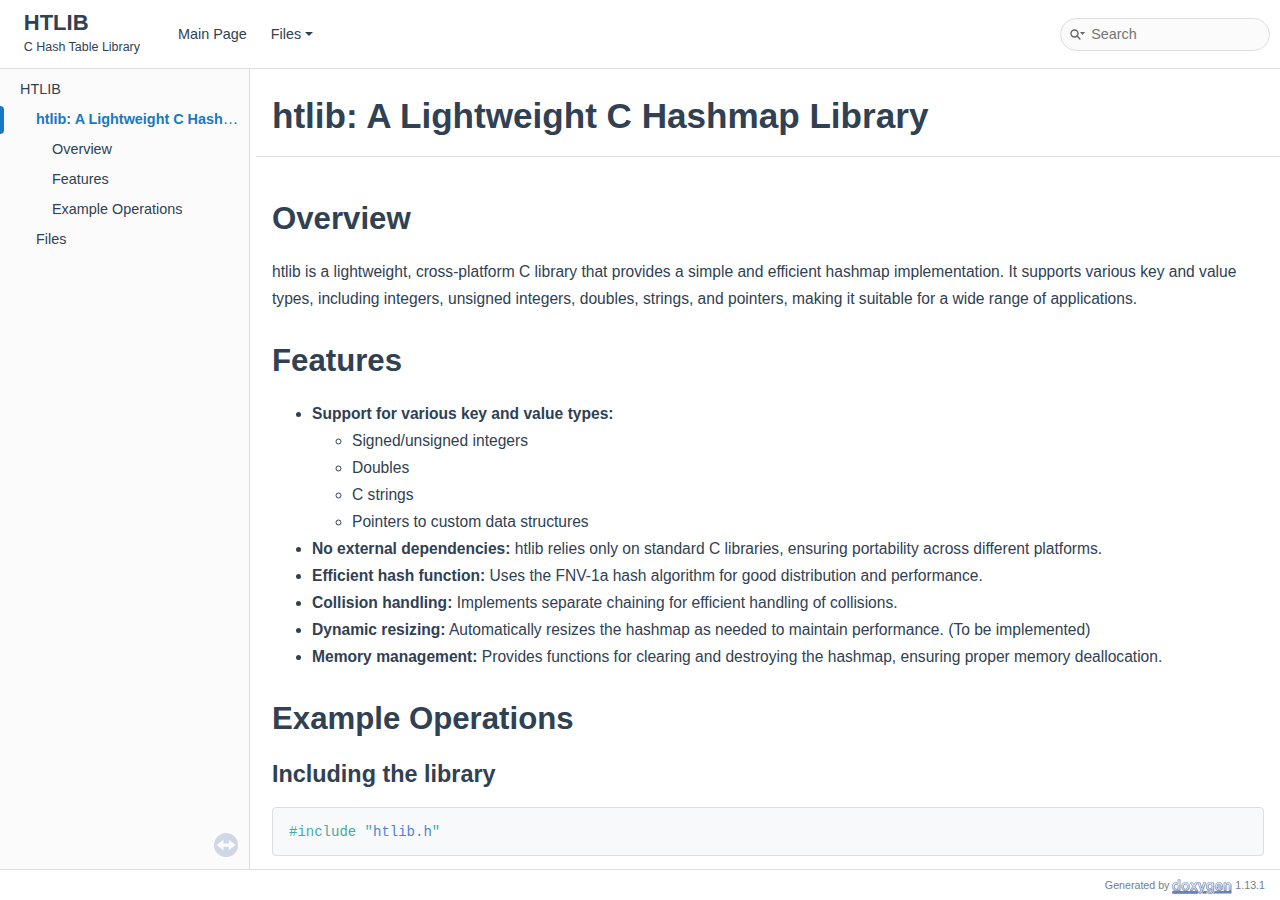
==== docs/index.html @ f9fae81a "Add Doxygen docs." ====
<!DOCTYPE html PUBLIC "-//W3C//DTD XHTML 1.0 Transitional//EN" "https://www.w3.org/TR/xhtml1/DTD/xhtml1-transitional.dtd">
<html xmlns="http://www.w3.org/1999/xhtml" lang="en-US">
<head>
<meta http-equiv="Content-Type" content="text/xhtml;charset=UTF-8"/>
<meta http-equiv="X-UA-Compatible" content="IE=11"/>
<meta name="generator" content="Doxygen 1.13.1"/>
<meta name="viewport" content="width=device-width, initial-scale=1"/>
<title>HTLIB: htlib: A Lightweight C Hashmap Library</title>
<link href="tabs.css" rel="stylesheet" type="text/css"/>
<script type="text/javascript" src="jquery.js"></script>
<script type="text/javascript" src="dynsections.js"></script>
<script type="text/javascript" src="clipboard.js"></script>
<link href="navtree.css" rel="stylesheet" type="text/css"/>
<script type="text/javascript" src="navtreedata.js"></script>
<script type="text/javascript" src="navtree.js"></script>
<script type="text/javascript" src="resize.js"></script>
<script type="text/javascript" src="cookie.js"></script>
<link href="search/search.css" rel="stylesheet" type="text/css"/>
<script type="text/javascript" src="search/searchdata.js"></script>
<script type="text/javascript" src="search/search.js"></script>
<link href="doxygen.css" rel="stylesheet" type="text/css" />
<link href="doxygen-awesome.css" rel="stylesheet" type="text/css"/>
</head>
<body>
<div id="top"><!-- do not remove this div, it is closed by doxygen! -->
<div id="titlearea">
<table cellspacing="0" cellpadding="0">
 <tbody>
 <tr id="projectrow">
  <td id="projectalign">
   <div id="projectname">HTLIB
   </div>
   <div id="projectbrief">C Hash Table Library</div>
  </td>
 </tr>
 </tbody>
</table>
</div>
<!-- end header part -->
<!-- Generated by Doxygen 1.13.1 -->
<script type="text/javascript">
/* @license magnet:?xt=urn:btih:d3d9a9a6595521f9666a5e94cc830dab83b65699&amp;dn=expat.txt MIT */
var searchBox = new SearchBox("searchBox", "search/",'.html');
/* @license-end */
</script>
<script type="text/javascript">
/* @license magnet:?xt=urn:btih:d3d9a9a6595521f9666a5e94cc830dab83b65699&amp;dn=expat.txt MIT */
$(function() { codefold.init(0); });
/* @license-end */
</script>
<script type="text/javascript" src="menudata.js"></script>
<script type="text/javascript" src="menu.js"></script>
<script type="text/javascript">
/* @license magnet:?xt=urn:btih:d3d9a9a6595521f9666a5e94cc830dab83b65699&amp;dn=expat.txt MIT */
$(function() {
  initMenu('',true,false,'search.php','Search',true);
  $(function() { init_search(); });
});
/* @license-end */
</script>
<div id="main-nav"></div>
</div><!-- top -->
<div id="side-nav" class="ui-resizable side-nav-resizable">
  <div id="nav-tree">
    <div id="nav-tree-contents">
      <div id="nav-sync" class="sync"></div>
    </div>
  </div>
  <div id="splitbar" style="-moz-user-select:none;" 
       class="ui-resizable-handle">
  </div>
</div>
<script type="text/javascript">
/* @license magnet:?xt=urn:btih:d3d9a9a6595521f9666a5e94cc830dab83b65699&amp;dn=expat.txt MIT */
$(function(){initNavTree('index.html',''); initResizable(true); });
/* @license-end */
</script>
<div id="doc-content">
<!-- window showing the filter options -->
<div id="MSearchSelectWindow"
     onmouseover="return searchBox.OnSearchSelectShow()"
     onmouseout="return searchBox.OnSearchSelectHide()"
     onkeydown="return searchBox.OnSearchSelectKey(event)">
</div>

<!-- iframe showing the search results (closed by default) -->
<div id="MSearchResultsWindow">
<div id="MSearchResults">
<div class="SRPage">
<div id="SRIndex">
<div id="SRResults"></div>
<div class="SRStatus" id="Loading">Loading...</div>
<div class="SRStatus" id="Searching">Searching...</div>
<div class="SRStatus" id="NoMatches">No Matches</div>
</div>
</div>
</div>
</div>

<div><div class="header">
  <div class="headertitle"><div class="title">htlib: A Lightweight C Hashmap Library </div></div>
</div><!--header-->
<div class="contents">
<div class="textblock"><p><a class="anchor" id="md_docs__src_2index"></a></p>
<h1><a class="anchor" id="autotoc_md1"></a>
Overview</h1>
<p>htlib is a lightweight, cross-platform C library that provides a simple and efficient hashmap implementation. It supports various key and value types, including integers, unsigned integers, doubles, strings, and pointers, making it suitable for a wide range of applications.</p>
<h1><a class="anchor" id="autotoc_md2"></a>
Features</h1>
<ul>
<li><b>Support for various key and value types:</b><ul>
<li>Signed/unsigned integers</li>
<li>Doubles</li>
<li>C strings</li>
<li>Pointers to custom data structures</li>
</ul>
</li>
<li><b>No external dependencies:</b> htlib relies only on standard C libraries, ensuring portability across different platforms.</li>
<li><b>Efficient hash function:</b> Uses the FNV-1a hash algorithm for good distribution and performance.</li>
<li><b>Collision handling:</b> Implements separate chaining for efficient handling of collisions.</li>
<li><b>Dynamic resizing:</b> Automatically resizes the hashmap as needed to maintain performance. (To be implemented)</li>
<li><b>Memory management:</b> Provides functions for clearing and destroying the hashmap, ensuring proper memory deallocation.</li>
</ul>
<h1><a class="anchor" id="autotoc_md3"></a>
Example Operations</h1>
<h2><a class="anchor" id="autotoc_md4"></a>
Including the library</h2>
<div class="fragment"><div class="line"><span class="preprocessor">#include &quot;<a class="code" href="htlib_8h.html">htlib.h</a>&quot;</span></div>
<div class="ttc" id="ahtlib_8h_html"><div class="ttname"><a href="htlib_8h.html">htlib.h</a></div><div class="ttdoc">A simple hashmap library in C.</div></div>
</div><!-- fragment --><h2><a class="anchor" id="autotoc_md5"></a>
Creating a hashmap</h2>
<div class="fragment"><div class="line"><a class="code hl_typedef" href="htlib_8h.html#a92fd8b7e3a424476f8e12a58d9a0fe82">ht_hashmap_t</a> *ht = <a class="code hl_function" href="htlib_8h.html#acc949eadf5994b3a63574939b643c894">ht_new</a>(HT_KEY_TYPE_INT, HT_VALUE_TYPE_STRING, 16);</div>
<div class="ttc" id="ahtlib_8h_html_a92fd8b7e3a424476f8e12a58d9a0fe82"><div class="ttname"><a href="htlib_8h.html#a92fd8b7e3a424476f8e12a58d9a0fe82">ht_hashmap_t</a></div><div class="ttdeci">struct ht_hashmap ht_hashmap_t</div><div class="ttdoc">Opaque type for the hashmap.</div><div class="ttdef"><b>Definition</b> <a href="htlib_8h_source.html#l00059">htlib.h:59</a></div></div>
<div class="ttc" id="ahtlib_8h_html_acc949eadf5994b3a63574939b643c894"><div class="ttname"><a href="htlib_8h.html#acc949eadf5994b3a63574939b643c894">ht_new</a></div><div class="ttdeci">ht_hashmap_t * ht_new(ht_key_type_t key_type, ht_value_type_t value_type, size_t initial_capacity)</div><div class="ttdoc">Creates a new hashmap.</div></div>
</div><!-- fragment --><p>This creates a new hashmap with an initial capacity of 16. The key type is set to <code>HT_KEY_TYPE_INT</code>, and the value type is set to <code>HT_VALUE_TYPE_STRING</code>.</p>
<h2><a class="anchor" id="autotoc_md6"></a>
Inserting key-value pairs</h2>
<div class="fragment"><div class="line"><span class="keywordtype">int</span> key = 1;</div>
<div class="line"><span class="keyword">const</span> <span class="keywordtype">char</span> *value = <span class="stringliteral">&quot;value1&quot;</span>;</div>
<div class="line"><a class="code hl_function" href="htlib_8h.html#aa2cf730e5824e34fbc810088343138fa">ht_insert</a>(ht, &amp;key, value);</div>
<div class="ttc" id="ahtlib_8h_html_aa2cf730e5824e34fbc810088343138fa"><div class="ttname"><a href="htlib_8h.html#aa2cf730e5824e34fbc810088343138fa">ht_insert</a></div><div class="ttdeci">bool ht_insert(ht_hashmap_t *ht, const void *key, const void *value)</div><div class="ttdoc">Inserts a key-value pair into the hashmap.</div></div>
</div><!-- fragment --><h2><a class="anchor" id="autotoc_md7"></a>
Retrieving values</h2>
<div class="fragment"><div class="line"><span class="keywordtype">char</span> retrieved_value[100];</div>
<div class="line"><a class="code hl_function" href="htlib_8h.html#a1be44618ddea9c8ca5760500f31e1d6b">ht_get</a>(ht, &amp;key, retrieved_value);</div>
<div class="ttc" id="ahtlib_8h_html_a1be44618ddea9c8ca5760500f31e1d6b"><div class="ttname"><a href="htlib_8h.html#a1be44618ddea9c8ca5760500f31e1d6b">ht_get</a></div><div class="ttdeci">bool ht_get(ht_hashmap_t *ht, const void *key, void *value_out)</div><div class="ttdoc">Gets the value associated with a key.</div></div>
</div><!-- fragment --><h2><a class="anchor" id="autotoc_md8"></a>
Removing key-value pairs</h2>
<div class="fragment"><div class="line"><a class="code hl_function" href="htlib_8h.html#ae57a7b827c75639608a9bb460990e375">ht_remove</a>(ht, &amp;key);</div>
<div class="ttc" id="ahtlib_8h_html_ae57a7b827c75639608a9bb460990e375"><div class="ttname"><a href="htlib_8h.html#ae57a7b827c75639608a9bb460990e375">ht_remove</a></div><div class="ttdeci">bool ht_remove(ht_hashmap_t *ht, const void *key)</div><div class="ttdoc">Removes a key-value pair from the hashmap.</div></div>
</div><!-- fragment --><h2><a class="anchor" id="autotoc_md9"></a>
Other operations</h2>
<ul>
<li><code>ht_size(ht)</code>: Returns the number of elements in the hashmap.</li>
<li><code>ht_is_empty(ht)</code>: Checks if the hashmap is empty.</li>
<li><code>ht_clear(ht)</code>: Removes all elements from the hashmap.</li>
<li><code>ht_destroy(ht)</code>: Destroys the hashmap and frees the allocated memory. </li>
</ul>
</div></div><!-- PageDoc -->
<a href="doxygen_crawl.html"></a>
</div><!-- contents -->
</div><!-- doc-content -->
<!-- start footer part -->
<div id="nav-path" class="navpath"><!-- id is needed for treeview function! -->
  <ul>
    <li class="footer">Generated by <a href="https://www.doxygen.org/index.html"><img class="footer" src="doxygen.svg" width="104" height="31" alt="doxygen"/></a> 1.13.1 </li>
  </ul>
</div>
</body>
</html>
---- docs/tabs.css ----
.sm{position:relative;z-index:9999}.sm,.sm ul,.sm li{display:block;list-style:none;margin:0;padding:0;line-height:normal;direction:ltr;text-align:left;-webkit-tap-highlight-color:rgba(0,0,0,0)}.sm-rtl,.sm-rtl ul,.sm-rtl li{direction:rtl;text-align:right}.sm>li>h1,.sm>li>h2,.sm>li>h3,.sm>li>h4,.sm>li>h5,.sm>li>h6{margin:0;padding:0}.sm ul{display:none}.sm li,.sm a{position:relative}.sm a{display:block}.sm a.disabled{cursor:not-allowed}.sm:after{content:"\00a0";display:block;height:0;font:0/0 serif;clear:both;visibility:hidden;overflow:hidden}.sm,.sm *,.sm *:before,.sm *:after{-moz-box-sizing:border-box;-webkit-box-sizing:border-box;box-sizing:border-box}.main-menu-btn{position:relative;display:inline-block;width:36px;height:36px;text-indent:36px;margin-left:8px;white-space:nowrap;overflow:hidden;cursor:pointer;-webkit-tap-highlight-color:rgba(0,0,0,0)}.main-menu-btn-icon,.main-menu-btn-icon:before,.main-menu-btn-icon:after{position:absolute;top:50%;left:2px;height:2px;width:24px;background:#364D7C;-webkit-transition:all .25s;transition:all .25s}.main-menu-btn-icon:before{content:'';top:-7px;left:0}.main-menu-btn-icon:after{content:'';top:7px;left:0}#main-menu-state:checked ~ .main-menu-btn .main-menu-btn-icon{height:0}#main-menu-state:checked ~ .main-menu-btn .main-menu-btn-icon:before{top:0;-webkit-transform:rotate(-45deg);transform:rotate(-45deg)}#main-menu-state:checked ~ .main-menu-btn .main-menu-btn-icon:after{top:0;-webkit-transform:rotate(45deg);transform:rotate(45deg)}#main-menu-state{position:absolute;width:1px;height:1px;margin:-1px;border:0;padding:0;overflow:hidden;clip:rect(1px,1px,1px,1px)}#main-menu-state:not(:checked) ~ #main-menu{display:none}#main-menu-state:checked ~ #main-menu{display:block}@media(min-width:768px){.main-menu-btn{position:absolute;top:-99999px}#main-menu-state:not(:checked) ~ #main-menu{display:block}}.sm-dox{background-image:url('tab_b.png')}.sm-dox a,.sm-dox a:focus,.sm-dox a:hover,.sm-dox a:active{padding:0 12px;padding-right:43px;font-family:'Lucida Grande',Geneva,Helvetica,Arial,sans-serif;font-size:13px;font-weight:bold;line-height:36px;text-decoration:none;text-shadow:0px 1px 1px rgba(255, 255, 255, 0.9);color:#283A5D;outline:0}.sm-dox a:hover{background-image:url('tab_a.png');background-repeat:repeat-x;color:white;text-shadow:0px 1px 1px rgba(0, 0, 0, 1.0)}.sm-dox a.current{color:#d23600}.sm-dox a.disabled{color:#bbb}.sm-dox a span.sub-arrow{position:absolute;top:50%;margin-top:-14px;left:auto;right:3px;width:28px;height:28px;overflow:hidden;font:bold 12px/28px monospace !important;text-align:center;text-shadow:none;background:rgba(255, 255, 255, 0.5);-moz-border-radius:5px;-webkit-border-radius:5px;border-radius:5px}.sm-dox a span.sub-arrow:before{display:block;content:'+'}.sm-dox a.highlighted span.sub-arrow:before{display:block;content:'-'}.sm-dox>li:first-child>a,.sm-dox>li:first-child>:not(ul) a{-moz-border-radius:5px 5px 0 0;-webkit-border-radius:5px;border-radius:5px 5px 0 0}.sm-dox>li:last-child>a,.sm-dox>li:last-child>*:not(ul) a,.sm-dox>li:last-child>ul,.sm-dox>li:last-child>ul>li:last-child>a,.sm-dox>li:last-child>ul>li:last-child>*:not(ul) a,.sm-dox>li:last-child>ul>li:last-child>ul,.sm-dox>li:last-child>ul>li:last-child>ul>li:last-child>a,.sm-dox>li:last-child>ul>li:last-child>ul>li:last-child>*:not(ul) a,.sm-dox>li:last-child>ul>li:last-child>ul>li:last-child>ul,.sm-dox>li:last-child>ul>li:last-child>ul>li:last-child>ul>li:last-child>a,.sm-dox>li:last-child>ul>li:last-child>ul>li:last-child>ul>li:last-child>*:not(ul) a,.sm-dox>li:last-child>ul>li:last-child>ul>li:last-child>ul>li:last-child>ul,.sm-dox>li:last-child>ul>li:last-child>ul>li:last-child>ul>li:last-child>ul>li:last-child>a,.sm-dox>li:last-child>ul>li:last-child>ul>li:last-child>ul>li:last-child>ul>li:last-child>*:not(ul) a,.sm-dox>li:last-child>ul>li:last-child>ul>li:last-child>ul>li:last-child>ul>li:last-child>ul{-moz-border-radius:0 0 5px 5px;-webkit-border-radius:0;border-radius:0 0 5px 5px}.sm-dox>li:last-child>a.highlighted,.sm-dox>li:last-child>*:not(ul) a.highlighted,.sm-dox>li:last-child>ul>li:last-child>a.highlighted,.sm-dox>li:last-child>ul>li:last-child>*:not(ul) a.highlighted,.sm-dox>li:last-child>ul>li:last-child>ul>li:last-child>a.highlighted,.sm-dox>li:last-child>ul>li:last-child>ul>li:last-child>*:not(ul) a.highlighted,.sm-dox>li:last-child>ul>li:last-child>ul>li:last-child>ul>li:last-child>a.highlighted,.sm-dox>li:last-child>ul>li:last-child>ul>li:last-child>ul>li:last-child>*:not(ul) a.highlighted,.sm-dox>li:last-child>ul>li:last-child>ul>li:last-child>ul>li:last-child>ul>li:last-child>a.highlighted,.sm-dox>li:last-child>ul>li:last-child>ul>li:last-child>ul>li:last-child>ul>li:last-child>*:not(ul) a.highlighted{-moz-border-radius:0;-webkit-border-radius:0;border-radius:0}.sm-dox ul{background:white}.sm-dox ul a,.sm-dox ul a:focus,.sm-dox ul a:hover,.sm-dox ul a:active{font-size:12px;border-left:8px solid transparent;line-height:36px;text-shadow:none;background-color:white;background-image:none}.sm-dox ul a:hover{background-image:url('tab_a.png');background-repeat:repeat-x;color:white;text-shadow:0 1px 1px black}.sm-dox ul ul a,.sm-dox ul ul a:hover,.sm-dox ul ul a:focus,.sm-dox ul ul a:active{border-left:16px solid transparent}.sm-dox ul ul ul a,.sm-dox ul ul ul a:hover,.sm-dox ul ul ul a:focus,.sm-dox ul ul ul a:active{border-left:24px solid transparent}.sm-dox ul ul ul ul a,.sm-dox ul ul ul ul a:hover,.sm-dox ul ul ul ul a:focus,.sm-dox ul ul ul ul a:active{border-left:32px solid transparent}.sm-dox ul ul ul ul ul a,.sm-dox ul ul ul ul ul a:hover,.sm-dox ul ul ul ul ul a:focus,.sm-dox ul ul ul ul ul a:active{border-left:40px solid transparent}@media(min-width:768px){.sm-dox ul{position:absolute;width:12em}.sm-dox li{float:left}.sm-dox.sm-rtl li{float:right}.sm-dox ul li,.sm-dox.sm-rtl ul li,.sm-dox.sm-vertical li{float:none}.sm-dox a{white-space:nowrap}.sm-dox ul a,.sm-dox.sm-vertical a{white-space:normal}.sm-dox .sm-nowrap>li>a,.sm-dox .sm-nowrap>li>:not(ul) a{white-space:nowrap}.sm-dox{padding:0 10px;background-image:url('tab_b.png');line-height:36px}.sm-dox a span.sub-arrow{top:50%;margin-top:-2px;right:12px;width:0;height:0;border-width:4px;border-style:solid dashed dashed dashed;border-color:#283A5D transparent transparent transparent;background:transparent;-moz-border-radius:0;-webkit-border-radius:0;border-radius:0}.sm-dox a,.sm-dox a:focus,.sm-dox a:active,.sm-dox a:hover,.sm-dox a.highlighted{padding:0 12px;background-image:url('tab_s.png');background-repeat:no-repeat;background-position:right;-moz-border-radius:0 !important;-webkit-border-radius:0;border-radius:0 !important}.sm-dox a:hover{background-image:url('tab_a.png');background-repeat:repeat-x;color:white;text-shadow:0px 1px 1px rgba(0, 0, 0, 1.0)}.sm-dox a:hover span.sub-arrow{border-color:white transparent transparent transparent}.sm-dox a.has-submenu{padding-right:24px}.sm-dox li{border-top:0}.sm-dox>li>ul:before,.sm-dox>li>ul:after{content:'';position:absolute;top:-18px;left:30px;width:0;height:0;overflow:hidden;border-width:9px;border-style:dashed dashed solid dashed;border-color:transparent transparent #bbb transparent}.sm-dox>li>ul:after{top:-16px;left:31px;border-width:8px;border-color:transparent transparent white transparent}.sm-dox ul{border:1px solid #bbb;padding:5px 0;background:white;-moz-border-radius:5px !important;-webkit-border-radius:5px;border-radius:5px !important;-moz-box-shadow:0 5px 9px rgba(0,0,0,0.2);-webkit-box-shadow:0 5px 9px rgba(0,0,0,0.2);box-shadow:0 5px 9px rgba(0,0,0,0.2)}.sm-dox ul a span.sub-arrow{right:8px;top:50%;margin-top:-5px;border-width:5px;border-color:transparent transparent transparent #555555;border-style:dashed dashed dashed solid}.sm-dox ul a,.sm-dox ul a:hover,.sm-dox ul a:focus,.sm-dox ul a:active,.sm-dox ul a.highlighted{color:#555555;background-image:none;border:0 !important}.sm-dox ul a:hover{background-image:url('tab_a.png');background-repeat:repeat-x;color:white;text-shadow:0px 1px 1px rgba(0, 0, 0, 1.0)}.sm-dox ul a:hover span.sub-arrow{border-color:transparent transparent transparent white}.sm-dox span.scroll-up,.sm-dox span.scroll-down{position:absolute;display:none;visibility:hidden;overflow:hidden;background:white;height:36px}.sm-dox span.scroll-up:hover,.sm-dox span.scroll-down:hover{background:#eee}.sm-dox span.scroll-up:hover span.scroll-up-arrow,.sm-dox span.scroll-up:hover span.scroll-down-arrow{border-color:transparent transparent #d23600 transparent}.sm-dox span.scroll-down:hover span.scroll-down-arrow{border-color:#d23600 transparent transparent transparent}.sm-dox span.scroll-up-arrow,.sm-dox span.scroll-down-arrow{position:absolute;top:0;left:50%;margin-left:-6px;width:0;height:0;overflow:hidden;border-width:6px;border-style:dashed dashed solid dashed;border-color:transparent transparent #555555 transparent}.sm-dox span.scroll-down-arrow{top:8px;border-style:solid dashed dashed dashed;border-color:#555555 transparent transparent transparent}.sm-dox.sm-rtl a.has-submenu{padding-right:12px;padding-left:24px}.sm-dox.sm-rtl a span.sub-arrow{right:auto;left:12px}.sm-dox.sm-rtl.sm-vertical a.has-submenu{padding:10px 20px}.sm-dox.sm-rtl.sm-vertical a span.sub-arrow{right:auto;left:8px;border-style:dashed solid dashed dashed;border-color:transparent #555 transparent transparent}.sm-dox.sm-rtl>li>ul:before{left:auto;right:30px}.sm-dox.sm-rtl>li>ul:after{left:auto;right:31px}.sm-dox.sm-rtl ul a.has-submenu{padding:10px 20px !important}.sm-dox.sm-rtl ul a span.sub-arrow{right:auto;left:8px;border-style:dashed solid dashed dashed;border-color:transparent #555 transparent transparent}.sm-dox.sm-vertical{padding:10px 0;-moz-border-radius:5px;-webkit-border-radius:5px;border-radius:5px}.sm-dox.sm-vertical a{padding:10px 20px}.sm-dox.sm-vertical a:hover,.sm-dox.sm-vertical a:focus,.sm-dox.sm-vertical a:active,.sm-dox.sm-vertical a.highlighted{background:#fff}.sm-dox.sm-vertical a.disabled{background-image:url('tab_b.png')}.sm-dox.sm-vertical a span.sub-arrow{right:8px;top:50%;margin-top:-5px;border-width:5px;border-style:dashed dashed dashed solid;border-color:transparent transparent transparent #555}.sm-dox.sm-vertical>li>ul:before,.sm-dox.sm-vertical>li>ul:after{display:none}.sm-dox.sm-vertical ul a{padding:10px 20px}.sm-dox.sm-vertical ul a:hover,.sm-dox.sm-vertical ul a:focus,.sm-dox.sm-vertical ul a:active,.sm-dox.sm-vertical ul a.highlighted{background:#eee}.sm-dox.sm-vertical ul a.disabled{background:white}}
---- docs/navtree.css ----
#nav-tree .children_ul {
  margin:0;
  padding:4px;
}

#nav-tree ul {
  list-style:none outside none;
  margin:0px;
  padding:0px;
}

#nav-tree li {
  white-space:nowrap;
  margin:0px;
  padding:0px;
}

#nav-tree .plus {
  margin:0px;
}

#nav-tree .selected {
  background-image: url('tab_a.png');
  background-repeat:repeat-x;
  color: white;
  text-shadow: 0px 1px 1px rgba(0, 0, 0, 1.0);
}

#nav-tree .selected .arrow {
  color: #9CAFD4;
  text-shadow: none;
}

#nav-tree img {
  margin:0px;
  padding:0px;
  border:0px;
  vertical-align: middle;
}

#nav-tree a {
  text-decoration:none;
  padding:0px;
  margin:0px;
}

#nav-tree .label {
  margin:0px;
  padding:0px;
  font: 12px 'Lucida Grande',Geneva,Helvetica,Arial,sans-serif;
}

#nav-tree .label a {
  padding:2px;
}

#nav-tree .selected a {
  text-decoration:none;
  color:white;
}

#nav-tree .children_ul {
  margin:0px;
  padding:0px;
}

#nav-tree .item {
  margin:0px;
  padding:0px;
}

#nav-tree {
  padding: 0px 0px;
  font-size:14px;
  overflow:auto;
}

#doc-content {
  overflow:auto;
  display:block;
  padding:0px;
  margin:0px;
  -webkit-overflow-scrolling : touch; /* iOS 5+ */
}

#side-nav {
  padding:0 6px 0 0;
  margin: 0px;
  display:block;
  position: absolute;
  left: 0px;
  width: $width;
  overflow : hidden;
}

.ui-resizable .ui-resizable-handle {
  display:block;
}

.ui-resizable-e {
  background-image:url('splitbar.png');
  background-size:100%;
  background-repeat:repeat-y;
  background-attachment: scroll;
  cursor:ew-resize;
  height:100%;
  right:0;
  top:0;
  width:6px;
}

.ui-resizable-handle {
  display:none;
  font-size:0.1px;
  position:absolute;
  z-index:1;
}

#nav-tree-contents {
  margin: 6px 0px 0px 0px;
}

#nav-tree {
  background-repeat:repeat-x;
  background-color: #F9FAFC;
  -webkit-overflow-scrolling : touch; /* iOS 5+ */
}

#nav-sync {
  position:absolute;
  top:5px;
  right:24px;
  z-index:0;
}

#nav-sync img {
  opacity:0.3;
}

#nav-sync img:hover {
  opacity:0.9;
}

@media print
{
  #nav-tree { display: none; }
  div.ui-resizable-handle { display: none; position: relative; }
}
---- docs/search/search.css ----
/*---------------- Search Box positioning */

#main-menu > li:last-child {
    /* This <li> object is the parent of the search bar */
    display: flex;
    justify-content: center;
    align-items: center;
    height: 36px;
    margin-right: 1em;
}

/*---------------- Search box styling */

.SRPage * {
    font-weight: normal;
    line-height: normal;
}

dark-mode-toggle {
    margin-left: 5px;
    display: flex;
    float: right;
}

#MSearchBox {
    display: inline-block;
    white-space : nowrap;
    background: white;
    border-radius: 0.65em;
    box-shadow: inset 0.5px 0.5px 3px 0px #555;
    z-index: 102;
}

#MSearchBox .left {
    display: inline-block;
    vertical-align: middle;
    height: 1.4em;
}

#MSearchSelect {
    display: inline-block;
    vertical-align: middle;
    width: 20px;
    height: 19px;
    background-image: url('mag_sel.svg');
    margin: 0 0 0 0.3em;
    padding: 0;
}

#MSearchSelectExt {
    display: inline-block;
    vertical-align: middle;
    width: 10px;
    height: 19px;
    background-image: url('mag.svg');
    margin: 0 0 0 0.5em;
    padding: 0;
}


#MSearchField {
    display: inline-block;
    vertical-align: middle;
    width: 7.5em;
    height: 19px;
    margin: 0 0.15em;
    padding: 0;
    line-height: 1em;
    border:none;
    color: #909090;
    outline: none;
    font-family: Arial,Verdana,sans-serif;
    -webkit-border-radius: 0px;
    border-radius: 0px;
    background: none;
}

@media(hover: none) {
    /* to avoid zooming on iOS */
    #MSearchField {
        font-size: 16px;
    }
}

#MSearchBox .right {
    display: inline-block;
    vertical-align: middle;
    width: 1.4em;
    height: 1.4em;
}

#MSearchClose {
    display: none;
    font-size: inherit;
    background : none;
    border: none;
    margin: 0;
    padding: 0;
    outline: none;

}

#MSearchCloseImg {
    padding: 0.3em;
    margin: 0;
}

.MSearchBoxActive #MSearchField {
    color: black;
}



/*---------------- Search filter selection */

#MSearchSelectWindow {
    display: none;
    position: absolute;
    left: 0; top: 0;
    border: 1px solid #90A5CE;
    background-color: #F9FAFC;
    z-index: 10001;
    padding-top: 4px;
    padding-bottom: 4px;
    -moz-border-radius: 4px;
    -webkit-border-top-left-radius: 4px;
    -webkit-border-top-right-radius: 4px;
    -webkit-border-bottom-left-radius: 4px;
    -webkit-border-bottom-right-radius: 4px;
    -webkit-box-shadow: 5px 5px 5px rgba(0, 0, 0, 0.15);
}

.SelectItem {
    font: 8pt Arial,Verdana,sans-serif;
    padding-left:  2px;
    padding-right: 12px;
    border: 0px;
}

span.SelectionMark {
    margin-right: 4px;
    font-family: 'JetBrains Mono',Consolas,Monaco,'Andale Mono','Ubuntu Mono',monospace,fixed;
    outline-style: none;
    text-decoration: none;
}

a.SelectItem {
    display: block;
    outline-style: none;
    color: black;
    text-decoration: none;
    padding-left:   6px;
    padding-right: 12px;
}

a.SelectItem:focus,
a.SelectItem:active {
    color: black;
    outline-style: none;
    text-decoration: none;
}

a.SelectItem:hover {
    color: white;
    background-color: #3D578C;
    outline-style: none;
    text-decoration: none;
    cursor: pointer;
    display: block;
}

/*---------------- Search results window */

iframe#MSearchResults {
    /*width: 60ex;*/
    height: 15em;
}

#MSearchResultsWindow {
    display: none;
    position: absolute;
    left: 0; top: 0;
    border: 1px solid black;
    background-color: #EEF1F7;
    z-index:10000;
    width: 300px;
    height: 400px;
    overflow: auto;
}

/* ----------------------------------- */


#SRIndex {
    clear:both; 
}

.SREntry {
    font-size: 10pt;
    padding-left: 1ex;
}

.SRPage .SREntry {
    font-size: 8pt;
    padding: 1px 5px;
}

div.SRPage {
    margin: 5px 2px;
    background-color: #EEF1F7;
}

.SRChildren {
    padding-left: 3ex; padding-bottom: .5em 
}

.SRPage .SRChildren {
    display: none;
}

.SRSymbol {
    font-weight: bold;
    color: #425E97;
    font-family: Arial,Verdana,sans-serif;
    text-decoration: none;
    outline: none;
}

a.SRScope {
    display: block;
    color: #425E97;
    font-family: Arial,Verdana,sans-serif;
    font-size: 8pt;
    text-decoration: none;
    outline: none;
}

a.SRSymbol:focus, a.SRSymbol:active,
a.SRScope:focus, a.SRScope:active {
    text-decoration: underline;
}

span.SRScope {
    padding-left: 4px;
    font-family: Arial,Verdana,sans-serif;
}

.SRPage .SRStatus {
    padding: 2px 5px;
    font-size: 8pt;
    font-style: italic;
    font-family: Arial,Verdana,sans-serif;
}

.SRResult {
    display: none;
}

div.searchresults {
    margin-left: 10px;
    margin-right: 10px;
}

/*---------------- External search page results */

.pages b {
   color: white;
   padding: 5px 5px 3px 5px;
   background-image: url("../tab_a.png");
   background-repeat: repeat-x;
   text-shadow: 0 1px 1px #000000;
}

.pages {
    line-height: 17px;
    margin-left: 4px;
    text-decoration: none;
}

.hl {
    font-weight: bold;
}

#searchresults {
    margin-bottom: 20px;
}

.searchpages {
    margin-top: 10px;
}
---- docs/doxygen.css ----
/* The standard CSS for doxygen 1.13.1*/

body {
    background-color: white;
    color: black;
}

body, table, div, p, dl {
	font-weight: 400;
	font-size: 14px;
	font-family: Roboto,sans-serif;
	line-height: 22px;
}

/* @group Heading Levels */

.title {
	font-family: Roboto,sans-serif;
	line-height: 28px;
	font-size: 150%;
	font-weight: bold;
	margin: 10px 2px;
}

h1.groupheader {
	font-size: 150%;
}

h2.groupheader {
	border-bottom: 1px solid #879ECB;
	color: #354C7B;
	font-size: 150%;
	font-weight: normal;
	margin-top: 1.75em;
	padding-top: 8px;
	padding-bottom: 4px;
	width: 100%;
}

h3.groupheader {
	font-size: 100%;
}

h1, h2, h3, h4, h5, h6 {
	-webkit-transition: text-shadow 0.5s linear;
	-moz-transition: text-shadow 0.5s linear;
	-ms-transition: text-shadow 0.5s linear;
	-o-transition: text-shadow 0.5s linear;
	transition: text-shadow 0.5s linear;
	margin-right: 15px;
}

h1.glow, h2.glow, h3.glow, h4.glow, h5.glow, h6.glow {
	text-shadow: 0 0 15px cyan;
}

dt {
	font-weight: bold;
}

p.startli, p.startdd {
	margin-top: 2px;
}

th p.starttd, th p.intertd, th p.endtd {
        font-size: 100%;
        font-weight: 700;
}

p.starttd {
	margin-top: 0px;
}

p.endli {
	margin-bottom: 0px;
}

p.enddd {
	margin-bottom: 4px;
}

p.endtd {
	margin-bottom: 2px;
}

p.interli {
}

p.interdd {
}

p.intertd {
}

/* @end */

caption {
	font-weight: bold;
}

span.legend {
	font-size: 70%;
	text-align: center;
}

h3.version {
	font-size: 90%;
	text-align: center;
}

div.navtab {
	padding-right: 15px;
	text-align: right;
	line-height: 110%;
}

div.navtab table {
	border-spacing: 0;
}

td.navtab {
	padding-right: 6px;
	padding-left: 6px;
}

td.navtabHL {
	background-image: url('tab_a.png');
	background-repeat:repeat-x;
	padding-right: 6px;
	padding-left: 6px;
}

td.navtabHL a, td.navtabHL a:visited {
	color: white;
	text-shadow: 0px 1px 1px rgba(0, 0, 0, 1.0);
}

a.navtab {
	font-weight: bold;
}

div.qindex{
	text-align: center;
	width: 100%;
	line-height: 140%;
	font-size: 130%;
	color: #A0A0A0;
}

#main-menu a:focus {
	outline: auto;
	z-index: 10;
	position: relative;
}

dt.alphachar{
	font-size: 180%;
	font-weight: bold;
}

.alphachar a{
	color: black;
}

.alphachar a:hover, .alphachar a:visited{
	text-decoration: none;
}

.classindex dl {
	padding: 25px;
	column-count:1
}

.classindex dd {
	display:inline-block;
	margin-left: 50px;
	width: 90%;
	line-height: 1.15em;
}

.classindex dl.even {
	background-color: white;
}

.classindex dl.odd {
	background-color: #F8F9FC;
}

@media(min-width: 1120px) {
	.classindex dl {
		column-count:2
	}
}

@media(min-width: 1320px) {
	.classindex dl {
		column-count:3
	}
}


/* @group Link Styling */

a {
	color: #3D578C;
	font-weight: normal;
	text-decoration: none;
}

.contents a:visited {
	color: #4665A2;
}

a:hover {
	text-decoration: none;
	background:   linear-gradient(to bottom, transparent 0,transparent calc(100% - 1px), currentColor 100%);
}

a:hover > span.arrow {
        text-decoration: none;
        background : #F9FAFC;
}

a.el {
	font-weight: bold;
}

a.elRef {
}

a.code, a.code:visited, a.line, a.line:visited {
	color: #4665A2;
}

a.codeRef, a.codeRef:visited, a.lineRef, a.lineRef:visited {
	color: #4665A2;
}

a.code.hl_class { /* style for links to class names in code snippets */ }
a.code.hl_struct { /* style for links to struct names in code snippets */ }
a.code.hl_union { /* style for links to union names in code snippets */ }
a.code.hl_interface { /* style for links to interface names in code snippets */ }
a.code.hl_protocol { /* style for links to protocol names in code snippets */ }
a.code.hl_category { /* style for links to category names in code snippets */ }
a.code.hl_exception { /* style for links to exception names in code snippets */ }
a.code.hl_service { /* style for links to service names in code snippets */ }
a.code.hl_singleton { /* style for links to singleton names in code snippets */ }
a.code.hl_concept { /* style for links to concept names in code snippets */ }
a.code.hl_namespace { /* style for links to namespace names in code snippets */ }
a.code.hl_package { /* style for links to package names in code snippets */ }
a.code.hl_define { /* style for links to macro names in code snippets */ }
a.code.hl_function { /* style for links to function names in code snippets */ }
a.code.hl_variable { /* style for links to variable names in code snippets */ }
a.code.hl_typedef { /* style for links to typedef names in code snippets */ }
a.code.hl_enumvalue { /* style for links to enum value names in code snippets */ }
a.code.hl_enumeration { /* style for links to enumeration names in code snippets */ }
a.code.hl_signal { /* style for links to Qt signal names in code snippets */ }
a.code.hl_slot { /* style for links to Qt slot names in code snippets */ }
a.code.hl_friend { /* style for links to friend names in code snippets */ }
a.code.hl_dcop { /* style for links to KDE3 DCOP names in code snippets */ }
a.code.hl_property { /* style for links to property names in code snippets */ }
a.code.hl_event { /* style for links to event names in code snippets */ }
a.code.hl_sequence { /* style for links to sequence names in code snippets */ }
a.code.hl_dictionary { /* style for links to dictionary names in code snippets */ }

/* @end */

dl.el {
	margin-left: -1cm;
}

ul.check {
  list-style:none;
  text-indent: -16px;
  padding-left: 38px;
}
li.unchecked:before {
  content: "\2610\A0";
}
li.checked:before {
  content: "\2611\A0";
}

ol {
  text-indent: 0px;
}

ul {
  text-indent: 0px;
  overflow: visible;
}

ul.multicol {
        -moz-column-gap: 1em;
        -webkit-column-gap: 1em;
        column-gap: 1em;
        -moz-column-count: 3;
        -webkit-column-count: 3;
        column-count: 3;
        list-style-type: none;
}

#side-nav ul {
  overflow: visible; /* reset ul rule for scroll bar in GENERATE_TREEVIEW window */
}

#main-nav ul {
  overflow: visible; /* reset ul rule for the navigation bar drop down lists */
}

.fragment {
  text-align: left;
  direction: ltr;
  overflow-x: auto;
  overflow-y: hidden;
  position: relative;
  min-height: 12px;
  margin: 10px 0px;
  padding: 10px 10px;
  border: 1px solid #C4CFE5;
  border-radius: 4px;
  background-color: #FBFCFD;
  color: black;
}

pre.fragment {
  word-wrap: break-word;
  font-size:  10pt;
  line-height: 125%;
  font-family: 'JetBrains Mono',Consolas,Monaco,'Andale Mono','Ubuntu Mono',monospace,fixed;
}

.clipboard {
        width: 24px;
        height: 24px;
        right: 5px;
        top: 5px;
        opacity: 0;
        position: absolute;
        display: inline;
        overflow: auto;
        fill: black;
        justify-content: center;
        align-items: center;
        cursor: pointer;
}

.clipboard.success {
        border: 1px solid black;
        border-radius: 4px;
}

.fragment:hover .clipboard, .clipboard.success {
        opacity: .28;
}

.clipboard:hover, .clipboard.success {
        opacity: 1 !important;
}

.clipboard:active:not([class~=success]) svg {
        transform: scale(.91);
}

.clipboard.success svg {
        fill: #2EC82E;
}

.clipboard.success {
        border-color: #2EC82E;
}

div.line {
	font-family: 'JetBrains Mono',Consolas,Monaco,'Andale Mono','Ubuntu Mono',monospace,fixed;
        font-size: 13px;
	min-height: 13px;
	line-height: 1.2;
	text-wrap: unrestricted;
	white-space: -moz-pre-wrap; /* Moz */
	white-space: -pre-wrap;     /* Opera 4-6 */
	white-space: -o-pre-wrap;   /* Opera 7 */
	white-space: pre-wrap;      /* CSS3  */
	word-wrap: break-word;      /* IE 5.5+ */
	text-indent: -53px;
	padding-left: 53px;
	padding-bottom: 0px;
	margin: 0px;
	-webkit-transition-property: background-color, box-shadow;
	-webkit-transition-duration: 0.5s;
	-moz-transition-property: background-color, box-shadow;
	-moz-transition-duration: 0.5s;
	-ms-transition-property: background-color, box-shadow;
	-ms-transition-duration: 0.5s;
	-o-transition-property: background-color, box-shadow;
	-o-transition-duration: 0.5s;
	transition-property: background-color, box-shadow;
	transition-duration: 0.5s;
}

div.line:after {
    content:"\000A";
    white-space: pre;
}

div.line.glow {
	background-color: cyan;
	box-shadow: 0 0 10px cyan;
}

span.fold {
        margin-left: 5px;
        margin-right: 1px;
        margin-top: 0px;
        margin-bottom: 0px;
        padding: 0px;
	display: inline-block;
	width: 12px;
	height: 12px;
	background-repeat:no-repeat;
        background-position:center;
}

span.lineno {
	padding-right: 4px;
        margin-right: 9px;
	text-align: right;
	border-right: 2px solid #00FF00;
	color: black;
	background-color: #E8E8E8;
        white-space: pre;
}
span.lineno a, span.lineno a:visited {
	color: #4665A2;
	background-color: #D8D8D8;
}

span.lineno a:hover {
	color: #4665A2;
	background-color: #C8C8C8;
}

.lineno {
	-webkit-touch-callout: none;
	-webkit-user-select: none;
	-khtml-user-select: none;
	-moz-user-select: none;
	-ms-user-select: none;
	user-select: none;
}

div.classindex ul {
        list-style: none;
        padding-left: 0;
}

div.classindex span.ai {
        display: inline-block;
}

div.groupHeader {
	margin-left: 16px;
	margin-top: 12px;
	font-weight: bold;
}

div.groupText {
	margin-left: 16px;
	font-style: italic;
}

body {
	color: black;
        margin: 0;
}

div.contents {
	margin-top: 10px;
	margin-left: 12px;
	margin-right: 8px;
}

p.formulaDsp {
	text-align: center;
}

img.dark-mode-visible {
	display: none;
}
img.light-mode-visible {
	display: none;
}

img.formulaInl, img.inline {
	vertical-align: middle;
}

div.center {
	text-align: center;
        margin-top: 0px;
        margin-bottom: 0px;
        padding: 0px;
}

div.center img {
	border: 0px;
}

address.footer {
	text-align: right;
	padding-right: 12px;
}

img.footer {
	border: 0px;
	vertical-align: middle;
	width: 104px;
}

.compoundTemplParams {
	color: #4665A2;
	font-size: 80%;
	line-height: 120%;
}

/* @group Code Colorization */

span.keyword {
	color: #008000;
}

span.keywordtype {
	color: #604020;
}

span.keywordflow {
	color: #E08000;
}

span.comment {
	color: #800000;
}

span.preprocessor {
	color: #806020;
}

span.stringliteral {
	color: #002080;
}

span.charliteral {
	color: #008080;
}

span.xmlcdata {
	color: black;
}

span.vhdldigit { 
	color: #FF00FF;
}

span.vhdlchar { 
	color: #000000;
}

span.vhdlkeyword { 
	color: #700070;
}

span.vhdllogic { 
	color: #FF0000;
}

blockquote {
        background-color: #F7F8FB;
        border-left: 2px solid #9CAFD4;
        margin: 0 24px 0 4px;
        padding: 0 12px 0 16px;
}

/* @end */

td.tiny {
	font-size: 75%;
}

.dirtab {
	padding: 4px;
	border-collapse: collapse;
	border: 1px solid #2D4068;
}

th.dirtab {
	background-color: #374F7F;
	color: #FFFFFF;
	font-weight: bold;
}

hr {
	height: 0px;
	border: none;
	border-top: 1px solid #4A6AAA;
}

hr.footer {
	height: 1px;
}

/* @group Member Descriptions */

table.memberdecls {
	border-spacing: 0px;
	padding: 0px;
}

.memberdecls td, .fieldtable tr {
	-webkit-transition-property: background-color, box-shadow;
	-webkit-transition-duration: 0.5s;
	-moz-transition-property: background-color, box-shadow;
	-moz-transition-duration: 0.5s;
	-ms-transition-property: background-color, box-shadow;
	-ms-transition-duration: 0.5s;
	-o-transition-property: background-color, box-shadow;
	-o-transition-duration: 0.5s;
	transition-property: background-color, box-shadow;
	transition-duration: 0.5s;
}

.memberdecls td.glow, .fieldtable tr.glow {
	background-color: cyan;
	box-shadow: 0 0 15px cyan;
}

.mdescLeft, .mdescRight,
.memItemLeft, .memItemRight,
.memTemplItemLeft, .memTemplItemRight, .memTemplParams {
	background-color: #F9FAFC;
	border: none;
	margin: 4px;
	padding: 1px 0 0 8px;
}

.mdescLeft, .mdescRight {
	padding: 0px 8px 4px 8px;
	color: #555;
}

.memSeparator {
        border-bottom: 1px solid #DEE4F0;
        line-height: 1px;
        margin: 0px;
        padding: 0px;
}

.memItemLeft, .memTemplItemLeft {
        white-space: nowrap;
}

.memItemRight, .memTemplItemRight {
	width: 100%;
}

.memTemplParams {
	color: #4665A2;
        white-space: nowrap;
	font-size: 80%;
}

/* @end */

/* @group Member Details */

/* Styles for detailed member documentation */

.memtitle {
	padding: 8px;
	border-top: 1px solid #A8B8D9;
	border-left: 1px solid #A8B8D9;
	border-right: 1px solid #A8B8D9;
	border-top-right-radius: 4px;
	border-top-left-radius: 4px;
	margin-bottom: -1px;
	background-image: url('nav_f.png');
	background-repeat: repeat-x;
	background-color: #E2E8F2;
	line-height: 1.25;
	font-weight: 300;
	float:left;
}

.permalink
{
        font-size: 65%;
        display: inline-block;
        vertical-align: middle;
}

.memtemplate {
	font-size: 80%;
	color: #4665A2;
	font-weight: normal;
	margin-left: 9px;
}

.mempage {
	width: 100%;
}

.memitem {
	padding: 0;
	margin-bottom: 10px;
	margin-right: 5px;
        -webkit-transition: box-shadow 0.5s linear;
        -moz-transition: box-shadow 0.5s linear;
        -ms-transition: box-shadow 0.5s linear;
        -o-transition: box-shadow 0.5s linear;
        transition: box-shadow 0.5s linear;
        display: table !important;
        width: 100%;
}

.memitem.glow {
         box-shadow: 0 0 15px cyan;
}

.memname {
        font-weight: 400;
        margin-left: 6px;
}

.memname td {
	vertical-align: bottom;
}

.memproto, dl.reflist dt {
        border-top: 1px solid #A8B8D9;
        border-left: 1px solid #A8B8D9;
        border-right: 1px solid #A8B8D9;
        padding: 6px 0px 6px 0px;
        color: #253555;
        font-weight: bold;
        text-shadow: 0px 1px 1px rgba(255, 255, 255, 0.9);
        background-color: #DFE5F1;
        box-shadow: 5px 5px 5px rgba(0, 0, 0, 0.15);
        border-top-right-radius: 4px;
}

.overload {
        font-family: 'JetBrains Mono',Consolas,Monaco,'Andale Mono','Ubuntu Mono',monospace,fixed;
	font-size: 65%;
}

.memdoc, dl.reflist dd {
        border-bottom: 1px solid #A8B8D9;
        border-left: 1px solid #A8B8D9;
        border-right: 1px solid #A8B8D9;
        padding: 6px 10px 2px 10px;
        border-top-width: 0;
        background-image:url('nav_g.png');
        background-repeat:repeat-x;
        background-color: white;
        /* opera specific markup */
        border-bottom-left-radius: 4px;
        border-bottom-right-radius: 4px;
        box-shadow: 5px 5px 5px rgba(0, 0, 0, 0.15);
        /* firefox specific markup */
        -moz-border-radius-bottomleft: 4px;
        -moz-border-radius-bottomright: 4px;
        -moz-box-shadow: rgba(0, 0, 0, 0.15) 5px 5px 5px;
        /* webkit specific markup */
        -webkit-border-bottom-left-radius: 4px;
        -webkit-border-bottom-right-radius: 4px;
        -webkit-box-shadow: 5px 5px 5px rgba(0, 0, 0, 0.15);
}

dl.reflist dt {
        padding: 5px;
}

dl.reflist dd {
        margin: 0px 0px 10px 0px;
        padding: 5px;
}

.paramkey {
	text-align: right;
}

.paramtype {
	white-space: nowrap;
	padding: 0px;
	padding-bottom: 1px;
}

.paramname {
	white-space: nowrap;
        padding: 0px;
        padding-bottom: 1px;
        margin-left: 2px;
}

.paramname em {
	color: #602020;
	font-style: normal;
	margin-right: 1px;
}

.paramname .paramdefval {
	font-family: 'JetBrains Mono',Consolas,Monaco,'Andale Mono','Ubuntu Mono',monospace,fixed;
}

.params, .retval, .exception, .tparams {
        margin-left: 0px;
        padding-left: 0px;
}

.params .paramname, .retval .paramname, .tparams .paramname, .exception .paramname {
        font-weight: bold;
        vertical-align: top;
}

.params .paramtype, .tparams .paramtype {
        font-style: italic;
        vertical-align: top;
}

.params .paramdir, .tparams .paramdir {
        font-family: 'JetBrains Mono',Consolas,Monaco,'Andale Mono','Ubuntu Mono',monospace,fixed;
        vertical-align: top;
}

table.mlabels {
	border-spacing: 0px;
}

td.mlabels-left {
	width: 100%;
	padding: 0px;
}

td.mlabels-right {
	vertical-align: bottom;
	padding: 0px;
	white-space: nowrap;
}

span.mlabels {
        margin-left: 8px;
}

span.mlabel {
        background-color: #728DC1;
        border-top:1px solid #5373B4;
        border-left:1px solid #5373B4;
        border-right:1px solid #C4CFE5;
        border-bottom:1px solid #C4CFE5;
	text-shadow: none;
	color: white;
	margin-right: 4px;
	padding: 2px 3px;
	border-radius: 3px;
	font-size: 7pt;
	white-space: nowrap;
	vertical-align: middle;
}



/* @end */

/* these are for tree view inside a (index) page */

div.directory {
        margin: 10px 0px;
        border-top: 1px solid #9CAFD4;
        border-bottom: 1px solid #9CAFD4;
        width: 100%;
}

.directory table {
        border-collapse:collapse;
}

.directory td {
        margin: 0px;
        padding: 0px;
	vertical-align: top;
}

.directory td.entry {
        white-space: nowrap;
        padding-right: 6px;
	padding-top: 3px;
}

.directory td.entry a {
        outline:none;
}

.directory td.entry a img {
        border: none;
}

.directory td.desc {
        width: 100%;
        padding-left: 6px;
	padding-right: 6px;
	padding-top: 3px;
	border-left: 1px solid rgba(0,0,0,0.05);
}

.directory tr.odd {
	padding-left: 6px;
	background-color: #F8F9FC;
}

.directory tr.even {
	padding-left: 6px;
	background-color: white;
}

.directory img {
	vertical-align: -30%;
}

.directory .levels {
        white-space: nowrap;
        width: 100%;
        text-align: right;
        font-size: 9pt;
}

.directory .levels span {
        cursor: pointer;
        padding-left: 2px;
        padding-right: 2px;
	color: #3D578C;
}

.arrow {
    color: #9CAFD4;
    -webkit-user-select: none;
    -khtml-user-select: none;
    -moz-user-select: none;
    -ms-user-select: none;
    user-select: none;
    cursor: pointer;
    font-size: 80%;
    display: inline-block;
    width: 16px;
    height: 22px;
}

.icon {
    font-family: Arial,Helvetica;
    line-height: normal;
    font-weight: bold;
    font-size: 12px;
    height: 14px;
    width: 16px;
    display: inline-block;
    background-color: #728DC1;
    color: white;
    text-align: center;
    border-radius: 4px;
    margin-left: 2px;
    margin-right: 2px;
}

.icona {
    width: 24px;
    height: 22px;
    display: inline-block;
}

.iconfopen {
    width: 24px;
    height: 18px;
    margin-bottom: 4px;
    background-image:url('folderopen.svg');
    background-repeat: repeat-y;
    vertical-align:top;
    display: inline-block;
}

.iconfclosed {
    width: 24px;
    height: 18px;
    margin-bottom: 4px;
    background-image:url('folderclosed.svg');
    background-repeat: repeat-y;
    vertical-align:top;
    display: inline-block;
}

.icondoc {
    width: 24px;
    height: 18px;
    margin-bottom: 4px;
    background-image:url('doc.svg');
    background-position: 0px -4px;
    background-repeat: repeat-y;
    vertical-align:top;
    display: inline-block;
}

/* @end */

div.dynheader {
        margin-top: 8px;
	-webkit-touch-callout: none;
	-webkit-user-select: none;
	-khtml-user-select: none;
	-moz-user-select: none;
	-ms-user-select: none;
	user-select: none;
}

address {
	font-style: normal;
	color: #2A3D61;
}

table.doxtable caption {
	caption-side: top;
}

table.doxtable {
	border-collapse:collapse;
        margin-top: 4px;
        margin-bottom: 4px;
}

table.doxtable td, table.doxtable th {
	border: 1px solid #2D4068;
	padding: 3px 7px 2px;
}

table.doxtable th {
	background-color: #374F7F;
	color: #FFFFFF;
	font-size: 110%;
	padding-bottom: 4px;
	padding-top: 5px;
}

table.fieldtable {
        margin-bottom: 10px;
        border: 1px solid #A8B8D9;
        border-spacing: 0px;
        border-radius: 4px;
        box-shadow: 2px 2px 2px rgba(0, 0, 0, 0.15);
}

.fieldtable td, .fieldtable th {
        padding: 3px 7px 2px;
}

.fieldtable td.fieldtype, .fieldtable td.fieldname, .fieldtable td.fieldinit {
        white-space: nowrap;
        border-right: 1px solid #A8B8D9;
        border-bottom: 1px solid #A8B8D9;
        vertical-align: top;
}

.fieldtable td.fieldname {
        padding-top: 3px;
}

.fieldtable td.fieldinit {
        padding-top: 3px;
        text-align: right;
}


.fieldtable td.fielddoc {
        border-bottom: 1px solid #A8B8D9;
}

.fieldtable td.fielddoc p:first-child {
        margin-top: 0px;
}

.fieldtable td.fielddoc p:last-child {
        margin-bottom: 2px;
}

.fieldtable tr:last-child td {
        border-bottom: none;
}

.fieldtable th {
        background-image: url('nav_f.png');
        background-repeat:repeat-x;
        background-color: #E2E8F2;
        font-size: 90%;
        color: #253555;
        padding-bottom: 4px;
        padding-top: 5px;
        text-align:left;
        font-weight: 400;
        border-top-left-radius: 4px;
        border-top-right-radius: 4px;
        border-bottom: 1px solid #A8B8D9;
}


.tabsearch {
	top: 0px;
	left: 10px;
	height: 36px;
	background-image: url('tab_b.png');
	z-index: 101;
	overflow: hidden;
	font-size: 13px;
}

.navpath ul
{
	font-size: 11px;
	background-image: url('tab_b.png');
	background-repeat:repeat-x;
	background-position: 0 -5px;
	height:30px;
	line-height:30px;
	color:#283A5D;
	border:solid 1px #C2CDE4;
	overflow:hidden;
	margin:0px;
	padding:0px;
}

.navpath li
{
	list-style-type:none;
	float:left;
	padding-left:10px;
	padding-right:15px;
	background-image:url('bc_s.png');
	background-repeat:no-repeat;
	background-position:right;
	color: #364D7C;
}

.navpath li.navelem a
{
	height:32px;
	display:block;
	outline: none;
	color: #283A5D;
	font-family: 'Lucida Grande',Geneva,Helvetica,Arial,sans-serif;
	text-shadow: 0px 1px 1px rgba(255, 255, 255, 0.9);
	text-decoration: none;
}

.navpath li.navelem a:hover
{
	color: white;
	text-shadow: 0px 1px 1px rgba(0, 0, 0, 1.0);
}

.navpath li.footer
{
        list-style-type:none;
        float:right;
        padding-left:10px;
        padding-right:15px;
        background-image:none;
        background-repeat:no-repeat;
        background-position:right;
        color: #2A3D61;
        font-size: 8pt;
}


div.summary
{
	float: right;
	font-size: 8pt;
	padding-right: 5px;
	width: 50%;
	text-align: right;
}

div.summary a
{
	white-space: nowrap;
}

table.classindex
{
        margin: 10px;
        white-space: nowrap;
        margin-left: 3%;
        margin-right: 3%;
        width: 94%;
        border: 0;
        border-spacing: 0;
        padding: 0;
}

div.ingroups
{
	font-size: 8pt;
	width: 50%;
	text-align: left;
}

div.ingroups a
{
	white-space: nowrap;
}

div.header
{
        background-image: url('nav_h.png');
        background-repeat:repeat-x;
	background-color: #F9FAFC;
	margin:  0px;
	border-bottom: 1px solid #C4CFE5;
}

div.headertitle
{
	padding: 5px 5px 5px 10px;
}

.PageDocRTL-title div.headertitle {
  text-align: right;
  direction: rtl;
}

dl {
        padding: 0 0 0 0;
}

/*

dl.section {
	margin-left: 0px;
	padding-left: 0px;
}

dl.note {
  margin-left: -7px;
  padding-left: 3px;
  border-left: 4px solid;
  border-color: #D0C000;
}

dl.warning, dl.attention, dl.important {
  margin-left: -7px;
  padding-left: 3px;
  border-left: 4px solid;
  border-color: #FF0000;
}

dl.pre, dl.post, dl.invariant {
  margin-left: -7px;
  padding-left: 3px;
  border-left: 4px solid;
  border-color: #00D000;
}

dl.deprecated {
  margin-left: -7px;
  padding-left: 3px;
  border-left: 4px solid;
  border-color: #505050;
}

dl.todo {
  margin-left: -7px;
  padding-left: 3px;
  border-left: 4px solid;
  border-color: #00C0E0;
}

dl.test {
  margin-left: -7px;
  padding-left: 3px;
  border-left: 4px solid;
  border-color: #3030E0;
}

dl.bug {
  margin-left: -7px;
  padding-left: 3px;
  border-left: 4px solid;
  border-color: #C08050;
}

*/

dl.bug dt a, dl.deprecated dt a, dl.todo dt a, dl.test a {
    font-weight: bold !important;
}

dl.warning, dl.attention, dl.important, dl.note, dl.deprecated, dl.bug,
dl.invariant, dl.pre, dl.post, dl.todo, dl.test, dl.remark {
    padding: 10px;
    margin: 10px 0px;
    overflow: hidden;
    margin-left: 0;
    border-radius: 4px;
}

dl.section dd {
    margin-bottom: 2px;
}

dl.warning, dl.attention, dl.important {
    background: #f8d1cc;
    border-left: 8px solid #b61825;
    color: #75070f;
}

dl.warning dt, dl.attention dt, dl.important dt {
    color: #b61825;
}

dl.note, dl.remark {
    background: #faf3d8;
    border-left: 8px solid #f3a600;
    color: #5f4204;
}

dl.note dt, dl.remark dt {
    color: #f3a600;
}

dl.todo {
    background: #e4f3ff;
    border-left: 8px solid #1879C4;
    color: #274a5c;
}

dl.todo dt {
    color: #1879C4;
}

dl.test {
    background: #e8e8ff;
    border-left: 8px solid #3939C4;
    color: #1a1a5c;
}

dl.test dt {
    color: #3939C4;
}

dl.bug dt a {
    color: #5b2bdd !important;
}

dl.bug {
    background: #e4dafd;
    border-left: 8px solid #5b2bdd;
    color: #2a0d72;
}

dl.bug dt a {
    color: #5b2bdd !important;
}

dl.deprecated {
    background: #ecf0f3;
    border-left: 8px solid #5b6269;
    color: #43454a;
}

dl.deprecated dt a {
    color: #5b6269 !important;
}

dl.note dd, dl.warning dd, dl.pre dd, dl.post dd,
dl.remark dd, dl.attention dd, dl.important dd, dl.invariant dd,
dl.bug dd, dl.deprecated dd, dl.todo dd, dl.test dd {
    margin-inline-start: 0px;
}

dl.invariant, dl.pre, dl.post {
    background: #d8f1e3;
    border-left: 8px solid #44b86f;
    color: #265532;
}

dl.invariant dt, dl.pre dt, dl.post dt {
    color: #44b86f;
}


#projectrow
{
	height: 56px;
}

#projectlogo
{
	text-align: center;
	vertical-align: bottom;
	border-collapse: separate;
}

#projectlogo img
{
	border: 0px none;
}

#projectalign
{
        vertical-align: middle;
        padding-left: 0.5em;
}

#projectname
{
	font-size: 200%;
	font-family: Tahoma,Arial,sans-serif;
	margin: 0px;
	padding: 2px 0px;
}

#side-nav #projectname
{
	font-size: 130%;
}

#projectbrief
{
	font-size: 90%;
        font-family: Tahoma,Arial,sans-serif;
	margin: 0px;
	padding: 0px;
}

#projectnumber
{
	font-size: 50%;
	font-family: 50% Tahoma,Arial,sans-serif;
	margin: 0px;
	padding: 0px;
}

#titlearea
{
	padding: 0px;
	margin: 0px;
	width: 100%;
	border-bottom: 1px solid #5373B4;
	background-color: white;
}

.image
{
        text-align: center;
}

.dotgraph
{
        text-align: center;
}

.mscgraph
{
        text-align: center;
}

.plantumlgraph
{
        text-align: center;
}

.diagraph
{
        text-align: center;
}

.caption
{
	font-weight: bold;
}

dl.citelist {
        margin-bottom:50px;
}

dl.citelist dt {
        color:#334975;
        float:left;
        font-weight:bold;
        margin-right:10px;
        padding:5px;
        text-align:right;
        width:52px;
}

dl.citelist dd {
        margin:2px 0 2px 72px;
        padding:5px 0;
}

div.toc {
        padding: 14px 25px;
        background-color: #F4F6FA;
        border: 1px solid #D8DFEE;
        border-radius: 7px 7px 7px 7px;
        float: right;
        height: auto;
        margin: 0 8px 10px 10px;
        width: 200px;
}

div.toc li {
        background: url("data:image/svg+xml;utf8,<svg xmlns='http://www.w3.org/2000/svg' version='1.1' height='10px' width='5px' fill='grey'><text x='0' y='5' font-size='10'>&%238595;</text></svg>") no-repeat scroll 0 5px transparent;
        font: 10px/1.2 Verdana,'DejaVu Sans',Geneva,sans-serif;
        margin-top: 5px;
        padding-left: 10px;
        padding-top: 2px;
}

div.toc h3 {
        font: bold 12px/1.2 Verdana,'DejaVu Sans',Geneva,sans-serif;
	color: #4665A2;
        border-bottom: 0 none;
        margin: 0;
}

div.toc ul {
        list-style: none outside none;
        border: medium none;
        padding: 0px;
}

div.toc li[class^='level'] {
        margin-left: 15px;
}

div.toc li.level1 {
        margin-left: 0px;
}

div.toc li.empty {
        background-image: none;
        margin-top: 0px;
}

span.emoji {
        /* font family used at the site: https://unicode.org/emoji/charts/full-emoji-list.html
         * font-family: "Noto Color Emoji", "Apple Color Emoji", "Segoe UI Emoji", Times, Symbola, Aegyptus, Code2000, Code2001, Code2002, Musica, serif, LastResort;
         */
}

span.obfuscator {
  display: none;
}

.inherit_header {
        font-weight: bold;
        color: gray;
        cursor: pointer;
	-webkit-touch-callout: none;
	-webkit-user-select: none;
	-khtml-user-select: none;
	-moz-user-select: none;
	-ms-user-select: none;
	user-select: none;
}

.inherit_header td {
        padding: 6px 0px 2px 5px;
}

.inherit {
        display: none;
}

tr.heading h2 {
        margin-top: 12px;
        margin-bottom: 4px;
}

/* tooltip related style info */

.ttc {
        position: absolute;
        display: none;
}

#powerTip {
	cursor: default;
	/*white-space: nowrap;*/
        color: black;
	background-color: white;
	border: 1px solid gray;
	border-radius: 4px 4px 4px 4px;
	box-shadow: 1px 1px 7px gray;
	display: none;
	font-size: smaller;
	max-width: 80%;
	opacity: 0.9;
	padding: 1ex 1em 1em;
	position: absolute;
	z-index: 2147483647;
}

#powerTip div.ttdoc {
        color: grey;
	font-style: italic;
}

#powerTip div.ttname a {
        font-weight: bold;
}

#powerTip a {
	color: #4665A2;
}

#powerTip div.ttname {
        font-weight: bold;
}

#powerTip div.ttdeci {
        color: #006318;
}

#powerTip div {
        margin: 0px;
        padding: 0px;
        font-size: 12px;
       	font-family: Roboto,sans-serif;
	line-height: 16px;
}

#powerTip:before, #powerTip:after {
	content: "";
	position: absolute;
	margin: 0px;
}

#powerTip.n:after,  #powerTip.n:before,
#powerTip.s:after,  #powerTip.s:before,
#powerTip.w:after,  #powerTip.w:before,
#powerTip.e:after,  #powerTip.e:before,
#powerTip.ne:after, #powerTip.ne:before,
#powerTip.se:after, #powerTip.se:before,
#powerTip.nw:after, #powerTip.nw:before,
#powerTip.sw:after, #powerTip.sw:before {
	border: solid transparent;
	content: " ";
	height: 0;
	width: 0;
	position: absolute;
}

#powerTip.n:after,  #powerTip.s:after,
#powerTip.w:after,  #powerTip.e:after,
#powerTip.nw:after, #powerTip.ne:after,
#powerTip.sw:after, #powerTip.se:after {
	border-color: rgba(255, 255, 255, 0);
}

#powerTip.n:before,  #powerTip.s:before,
#powerTip.w:before,  #powerTip.e:before,
#powerTip.nw:before, #powerTip.ne:before,
#powerTip.sw:before, #powerTip.se:before {
	border-color: rgba(128, 128, 128, 0);
}

#powerTip.n:after,  #powerTip.n:before,
#powerTip.ne:after, #powerTip.ne:before,
#powerTip.nw:after, #powerTip.nw:before {
	top: 100%;
}

#powerTip.n:after, #powerTip.ne:after, #powerTip.nw:after {
	border-top-color: white;
	border-width: 10px;
	margin: 0px -10px;
}
#powerTip.n:before, #powerTip.ne:before, #powerTip.nw:before {
	border-top-color: gray;
	border-width: 11px;
	margin: 0px -11px;
}
#powerTip.n:after, #powerTip.n:before {
	left: 50%;
}

#powerTip.nw:after, #powerTip.nw:before {
	right: 14px;
}

#powerTip.ne:after, #powerTip.ne:before {
	left: 14px;
}

#powerTip.s:after,  #powerTip.s:before,
#powerTip.se:after, #powerTip.se:before,
#powerTip.sw:after, #powerTip.sw:before {
	bottom: 100%;
}

#powerTip.s:after, #powerTip.se:after, #powerTip.sw:after {
	border-bottom-color: white;
	border-width: 10px;
	margin: 0px -10px;
}

#powerTip.s:before, #powerTip.se:before, #powerTip.sw:before {
	border-bottom-color: gray;
	border-width: 11px;
	margin: 0px -11px;
}

#powerTip.s:after, #powerTip.s:before {
	left: 50%;
}

#powerTip.sw:after, #powerTip.sw:before {
	right: 14px;
}

#powerTip.se:after, #powerTip.se:before {
	left: 14px;
}

#powerTip.e:after, #powerTip.e:before {
	left: 100%;
}
#powerTip.e:after {
	border-left-color: gray;
	border-width: 10px;
	top: 50%;
	margin-top: -10px;
}
#powerTip.e:before {
	border-left-color: gray;
	border-width: 11px;
	top: 50%;
	margin-top: -11px;
}

#powerTip.w:after, #powerTip.w:before {
	right: 100%;
}
#powerTip.w:after {
	border-right-color: gray;
	border-width: 10px;
	top: 50%;
	margin-top: -10px;
}
#powerTip.w:before {
	border-right-color: gray;
	border-width: 11px;
	top: 50%;
	margin-top: -11px;
}

@media print
{
  #top { display: none; }
  #side-nav { display: none; }
  #nav-path { display: none; }
  body { overflow:visible; }
  h1, h2, h3, h4, h5, h6 { page-break-after: avoid; }
  .summary { display: none; }
  .memitem { page-break-inside: avoid; }
  #doc-content
  {
    margin-left:0 !important;
    height:auto !important;
    width:auto !important;
    overflow:inherit;
    display:inline;
  }
}

/* @group Markdown */

table.markdownTable {
	border-collapse:collapse;
        margin-top: 4px;
        margin-bottom: 4px;
}

table.markdownTable td, table.markdownTable th {
	border: 1px solid #2D4068;
	padding: 3px 7px 2px;
}

table.markdownTable tr {
}

th.markdownTableHeadLeft, th.markdownTableHeadRight, th.markdownTableHeadCenter, th.markdownTableHeadNone {
	background-color: #374F7F;
	color: #FFFFFF;
	font-size: 110%;
	padding-bottom: 4px;
	padding-top: 5px;
}

th.markdownTableHeadLeft, td.markdownTableBodyLeft {
	text-align: left
}

th.markdownTableHeadRight, td.markdownTableBodyRight {
	text-align: right
}

th.markdownTableHeadCenter, td.markdownTableBodyCenter {
	text-align: center
}

tt, code, kbd
{
  display: inline-block;
}
tt, code, kbd
{
  vertical-align: top;
}
/* @end */

u {
	text-decoration: underline;
}

details>summary {
  list-style-type: none;
}

details > summary::-webkit-details-marker {
    display: none;
}

details>summary::before {
    content: "\25ba";
    padding-right:4px;
    font-size: 80%;
}

details[open]>summary::before {
    content: "\25bc";
    padding-right:4px;
    font-size: 80%;
}
---- docs/doxygen-awesome.css ----
/**

Doxygen Awesome
https://github.com/jothepro/doxygen-awesome-css

MIT License

Copyright (c) 2021 - 2023 jothepro

Permission is hereby granted, free of charge, to any person obtaining a copy
of this software and associated documentation files (the "Software"), to deal
in the Software without restriction, including without limitation the rights
to use, copy, modify, merge, publish, distribute, sublicense, and/or sell
copies of the Software, and to permit persons to whom the Software is
furnished to do so, subject to the following conditions:

The above copyright notice and this permission notice shall be included in all
copies or substantial portions of the Software.

THE SOFTWARE IS PROVIDED "AS IS", WITHOUT WARRANTY OF ANY KIND, EXPRESS OR
IMPLIED, INCLUDING BUT NOT LIMITED TO THE WARRANTIES OF MERCHANTABILITY,
FITNESS FOR A PARTICULAR PURPOSE AND NONINFRINGEMENT. IN NO EVENT SHALL THE
AUTHORS OR COPYRIGHT HOLDERS BE LIABLE FOR ANY CLAIM, DAMAGES OR OTHER
LIABILITY, WHETHER IN AN ACTION OF CONTRACT, TORT OR OTHERWISE, ARISING FROM,
OUT OF OR IN CONNECTION WITH THE SOFTWARE OR THE USE OR OTHER DEALINGS IN THE
SOFTWARE.

*/

html {
  /* primary theme color. This will affect the entire websites color scheme: links, arrows, labels, ... */
  --primary-color: #1779c4;
  --primary-dark-color: #335c80;
  --primary-light-color: #70b1e9;

  /* page base colors */
  --page-background-color: #ffffff;
  --page-foreground-color: #2f4153;
  --page-secondary-foreground-color: #6f7e8e;

  /* color for all separators on the website: hr, borders, ... */
  --separator-color: #dedede;

  /* border radius for all rounded components. Will affect many components, like dropdowns, memitems, codeblocks, ... */
  --border-radius-large: 8px;
  --border-radius-small: 4px;
  --border-radius-medium: 6px;

  /* default spacings. Most components reference these values for spacing, to provide uniform spacing on the page. */
  --spacing-small: 5px;
  --spacing-medium: 10px;
  --spacing-large: 16px;

  /* default box shadow used for raising an element above the normal content. Used in dropdowns, search result, ... */
  --box-shadow: 0 2px 8px 0 rgba(0,0,0,.075);

  --odd-color: rgba(0,0,0,.028);

  /* font-families. will affect all text on the website
   * font-family: the normal font for text, headlines, menus
   * font-family-monospace: used for preformatted text in memtitle, code, fragments
   */
  --font-family: -apple-system,BlinkMacSystemFont,Segoe UI,Roboto,Oxygen,Ubuntu,Cantarell,Fira Sans,Droid Sans,Helvetica Neue,sans-serif;
  --font-family-monospace: ui-monospace,SFMono-Regular,SF Mono,Menlo,Consolas,Liberation Mono,monospace;

  /* font sizes */
  --page-font-size: 15.6px;
  --navigation-font-size: 14.4px;
  --toc-font-size: 13.4px;
  --code-font-size: 14px; /* affects code, fragment */
  --title-font-size: 22px;

  /* content text properties. These only affect the page content, not the navigation or any other ui elements */
  --content-line-height: 27px;
  /* The content is centered and constraint in it's width. To make the content fill the whole page, set the variable to auto.*/
  --content-maxwidth: 1050px;
  --table-line-height: 24px;
  --toc-sticky-top: var(--spacing-medium);
  --toc-width: 200px;
  --toc-max-height: calc(100vh - 2 * var(--spacing-medium) - 85px);

  /* colors for various content boxes: @warning, @note, @deprecated @bug */
  --warning-color: #faf3d8;
  --warning-color-dark: #f3a600;
  --warning-color-darker: #5f4204;
  --note-color: #e4f3ff;
  --note-color-dark: #1879C4;
  --note-color-darker: #274a5c;
  --todo-color: #e4dafd;
  --todo-color-dark: #5b2bdd;
  --todo-color-darker: #2a0d72;
  --deprecated-color: #ecf0f3;
  --deprecated-color-dark: #5b6269;
  --deprecated-color-darker: #43454a;
  --bug-color: #f8d1cc;
  --bug-color-dark: #b61825;
  --bug-color-darker: #75070f;
  --invariant-color: #d8f1e3;
  --invariant-color-dark: #44b86f;
  --invariant-color-darker: #265532;

  /* blockquote colors */
  --blockquote-background: #f8f9fa;
  --blockquote-foreground: #636568;

  /* table colors */
  --tablehead-background: #f1f1f1;
  --tablehead-foreground: var(--page-foreground-color);

  /* menu-display: block | none
   * Visibility of the top navigation on screens >= 768px. On smaller screen the menu is always visible.
   * `GENERATE_TREEVIEW` MUST be enabled!
   */
  --menu-display: block;

  --menu-focus-foreground: var(--page-background-color);
  --menu-focus-background: var(--primary-color);
  --menu-selected-background: rgba(0,0,0,.05);


  --header-background: var(--page-background-color);
  --header-foreground: var(--page-foreground-color);

  /* searchbar colors */
  --searchbar-background: var(--side-nav-background);
  --searchbar-foreground: var(--page-foreground-color);

  /* searchbar size
   * (`searchbar-width` is only applied on screens >= 768px.
   * on smaller screens the searchbar will always fill the entire screen width) */
  --searchbar-height: 33px;
  --searchbar-width: 210px;
  --searchbar-border-radius: var(--searchbar-height);

  /* code block colors */
  --code-background: #f5f5f5;
  --code-foreground: var(--page-foreground-color);

  /* fragment colors */
  --fragment-background: #F8F9FA;
  --fragment-foreground: #37474F;
  --fragment-keyword: #bb6bb2;
  --fragment-keywordtype: #8258b3;
  --fragment-keywordflow: #d67c3b;
  --fragment-token: #438a59;
  --fragment-comment: #969696;
  --fragment-link: #5383d6;
  --fragment-preprocessor: #46aaa5;
  --fragment-linenumber-color: #797979;
  --fragment-linenumber-background: #f4f4f5;
  --fragment-linenumber-border: #e3e5e7;
  --fragment-lineheight: 20px;

  /* sidebar navigation (treeview) colors */
  --side-nav-background: #fbfbfb;
  --side-nav-foreground: var(--page-foreground-color);
  --side-nav-arrow-opacity: 0;
  --side-nav-arrow-hover-opacity: 0.9;

  --toc-background: var(--side-nav-background);
  --toc-foreground: var(--side-nav-foreground);

  /* height of an item in any tree / collapsible table */
  --tree-item-height: 30px;

  --memname-font-size: var(--code-font-size);
  --memtitle-font-size: 18px;

  --webkit-scrollbar-size: 7px;
  --webkit-scrollbar-padding: 4px;
  --webkit-scrollbar-color: var(--separator-color);

  --animation-duration: .12s
}

@media screen and (max-width: 767px) {
  html {
      --page-font-size: 16px;
      --navigation-font-size: 16px;
      --toc-font-size: 15px;
      --code-font-size: 15px; /* affects code, fragment */
      --title-font-size: 22px;
  }
}

@media (prefers-color-scheme: dark) {
  html:not(.light-mode) {
      color-scheme: dark;

      --primary-color: #1982d2;
      --primary-dark-color: #86a9c4;
      --primary-light-color: #4779ac;

      --box-shadow: 0 2px 8px 0 rgba(0,0,0,.35);

      --odd-color: rgba(100,100,100,.06);

      --menu-selected-background: rgba(0,0,0,.4);

      --page-background-color: #1C1D1F;
      --page-foreground-color: #d2dbde;
      --page-secondary-foreground-color: #859399;
      --separator-color: #38393b;
      --side-nav-background: #252628;

      --code-background: #2a2c2f;

      --tablehead-background: #2a2c2f;
  
      --blockquote-background: #222325;
      --blockquote-foreground: #7e8c92;

      --warning-color: #3b2e04;
      --warning-color-dark: #f1b602;
      --warning-color-darker: #ceb670;
      --note-color: #163750;
      --note-color-dark: #1982D2;
      --note-color-darker: #dcf0fa;
      --todo-color: #2a2536;
      --todo-color-dark: #7661b3;
      --todo-color-darker: #ae9ed6;
      --deprecated-color: #2e323b;
      --deprecated-color-dark: #738396;
      --deprecated-color-darker: #abb0bd;
      --bug-color: #2e1917;
      --bug-color-dark: #ad2617;
      --bug-color-darker: #f5b1aa;
      --invariant-color: #303a35;
      --invariant-color-dark: #76ce96;
      --invariant-color-darker: #cceed5;

      --fragment-background: #282c34;
      --fragment-foreground: #dbe4eb;
      --fragment-keyword: #cc99cd;
      --fragment-keywordtype: #ab99cd;
      --fragment-keywordflow: #e08000;
      --fragment-token: #7ec699;
      --fragment-comment: #999999;
      --fragment-link: #98c0e3;
      --fragment-preprocessor: #65cabe;
      --fragment-linenumber-color: #cccccc;
      --fragment-linenumber-background: #35393c;
      --fragment-linenumber-border: #1f1f1f;
  }
}

/* dark mode variables are defined twice, to support both the dark-mode without and with doxygen-awesome-darkmode-toggle.js */
html.dark-mode {
  color-scheme: dark;

  --primary-color: #1982d2;
  --primary-dark-color: #86a9c4;
  --primary-light-color: #4779ac;

  --box-shadow: 0 2px 8px 0 rgba(0,0,0,.30);

  --odd-color: rgba(100,100,100,.06);

  --menu-selected-background: rgba(0,0,0,.4);

  --page-background-color: #1C1D1F;
  --page-foreground-color: #d2dbde;
  --page-secondary-foreground-color: #859399;
  --separator-color: #38393b;
  --side-nav-background: #252628;

  --code-background: #2a2c2f;

  --tablehead-background: #2a2c2f;

  --blockquote-background: #222325;
  --blockquote-foreground: #7e8c92;

  --warning-color: #3b2e04;
  --warning-color-dark: #f1b602;
  --warning-color-darker: #ceb670;
  --note-color: #163750;
  --note-color-dark: #1982D2;
  --note-color-darker: #dcf0fa;
  --todo-color: #2a2536;
  --todo-color-dark: #7661b3;
  --todo-color-darker: #ae9ed6;
  --deprecated-color: #2e323b;
  --deprecated-color-dark: #738396;
  --deprecated-color-darker: #abb0bd;
  --bug-color: #2e1917;
  --bug-color-dark: #ad2617;
  --bug-color-darker: #f5b1aa;
  --invariant-color: #303a35;
  --invariant-color-dark: #76ce96;
  --invariant-color-darker: #cceed5;

  --fragment-background: #282c34;
  --fragment-foreground: #dbe4eb;
  --fragment-keyword: #cc99cd;
  --fragment-keywordtype: #ab99cd;
  --fragment-keywordflow: #e08000;
  --fragment-token: #7ec699;
  --fragment-comment: #999999;
  --fragment-link: #98c0e3;
  --fragment-preprocessor: #65cabe;
  --fragment-linenumber-color: #cccccc;
  --fragment-linenumber-background: #35393c;
  --fragment-linenumber-border: #1f1f1f;
}

body {
  color: var(--page-foreground-color);
  background-color: var(--page-background-color);
  font-size: var(--page-font-size);
}

body, table, div, p, dl, #nav-tree .label, .title,
.sm-dox a, .sm-dox a:hover, .sm-dox a:focus, #projectname,
.SelectItem, #MSearchField, .navpath li.navelem a,
.navpath li.navelem a:hover, p.reference, p.definition, div.toc li, div.toc h3 {
  font-family: var(--font-family);
}

h1, h2, h3, h4, h5 {
  margin-top: 1em;
  font-weight: 600;
  line-height: initial;
}

p, div, table, dl, p.reference, p.definition {
  font-size: var(--page-font-size);
}

p.reference, p.definition {
  color: var(--page-secondary-foreground-color);
}

a:link, a:visited, a:hover, a:focus, a:active {
  color: var(--primary-color) !important;
  font-weight: 500;
  background: none;
}

a.anchor {
  scroll-margin-top: var(--spacing-large);
  display: block;
}

/*
Title and top navigation
*/

#top {
  background: var(--header-background);
  border-bottom: 1px solid var(--separator-color);
}

@media screen and (min-width: 768px) {
  #top {
      display: flex;
      flex-wrap: wrap;
      justify-content: space-between;
      align-items: center;
  }
}

#main-nav {
  flex-grow: 5;
  padding: var(--spacing-small) var(--spacing-medium);
}

#titlearea {
  width: auto;
  padding: var(--spacing-medium) var(--spacing-large);
  background: none;
  color: var(--header-foreground);
  border-bottom: none;
}

@media screen and (max-width: 767px) {
  #titlearea {
      padding-bottom: var(--spacing-small);
  }
}

#titlearea table tbody tr {
  height: auto !important;
}

#projectname {
  font-size: var(--title-font-size);
  font-weight: 600;
}

#projectnumber {
  font-family: inherit;
  font-size: 60%;
}

#projectbrief {
  font-family: inherit;
  font-size: 80%;
}

#projectlogo {
  vertical-align: middle;
}

#projectlogo img {
  max-height: calc(var(--title-font-size) * 2);
  margin-right: var(--spacing-small);
}

.sm-dox, .tabs, .tabs2, .tabs3 {
  background: none;
  padding: 0;
}

.tabs, .tabs2, .tabs3 {
  border-bottom: 1px solid var(--separator-color);
  margin-bottom: -1px;
}

.main-menu-btn-icon, .main-menu-btn-icon:before, .main-menu-btn-icon:after {
  background: var(--page-secondary-foreground-color);
}

@media screen and (max-width: 767px) {
  .sm-dox a span.sub-arrow {
      background: var(--code-background);
  }

  #main-menu a.has-submenu span.sub-arrow {
      color: var(--page-secondary-foreground-color);
      border-radius: var(--border-radius-medium);
  }

  #main-menu a.has-submenu:hover span.sub-arrow {
      color: var(--page-foreground-color);
  }
}

@media screen and (min-width: 768px) {
  .sm-dox li, .tablist li {
      display: var(--menu-display);
  }

  .sm-dox a span.sub-arrow {
      border-color: var(--header-foreground) transparent transparent transparent;
  }

  .sm-dox a:hover span.sub-arrow {
      border-color: var(--menu-focus-foreground) transparent transparent transparent;
  }

  .sm-dox ul a span.sub-arrow {
      border-color: transparent transparent transparent var(--page-foreground-color);
  }

  .sm-dox ul a:hover span.sub-arrow {
      border-color: transparent transparent transparent var(--menu-focus-foreground);
  }
}

.sm-dox ul {
  background: var(--page-background-color);
  box-shadow: var(--box-shadow);
  border: 1px solid var(--separator-color);
  border-radius: var(--border-radius-medium) !important;
  padding: var(--spacing-small);
  animation: ease-out 150ms slideInMenu;
}

@keyframes slideInMenu {
  from {
      opacity: 0;
      transform: translate(0px, -2px);
  }

  to {
      opacity: 1;
      transform: translate(0px, 0px);
  }
}

.sm-dox ul a {
  color: var(--page-foreground-color) !important;
  background: var(--page-background-color);
  font-size: var(--navigation-font-size);
}

.sm-dox>li>ul:after {
  border-bottom-color: var(--page-background-color) !important;
}

.sm-dox>li>ul:before {
  border-bottom-color: var(--separator-color) !important;
}

.sm-dox ul a:hover, .sm-dox ul a:active, .sm-dox ul a:focus {
  font-size: var(--navigation-font-size) !important;
  color: var(--menu-focus-foreground) !important;
  text-shadow: none;
  background-color: var(--menu-focus-background);
  border-radius: var(--border-radius-small) !important;
}

.sm-dox a, .sm-dox a:focus, .tablist li, .tablist li a, .tablist li.current a {
  text-shadow: none;
  background: transparent;
  background-image: none !important;
  color: var(--header-foreground) !important;
  font-weight: normal;
  font-size: var(--navigation-font-size);
  border-radius: var(--border-radius-small) !important;
}

.sm-dox a:focus {
  outline: auto;
}

.sm-dox a:hover, .sm-dox a:active, .tablist li a:hover {
  text-shadow: none;
  font-weight: normal;
  background: var(--menu-focus-background);
  color: var(--menu-focus-foreground) !important;
  border-radius: var(--border-radius-small) !important;
  font-size: var(--navigation-font-size);
}

.tablist li.current {
  border-radius: var(--border-radius-small);
  background: var(--menu-selected-background);
}

.tablist li {
  margin: var(--spacing-small) 0 var(--spacing-small) var(--spacing-small);
}

.tablist a {
  padding: 0 var(--spacing-large);
}


/*
Search box
*/

#MSearchBox {
  height: var(--searchbar-height);
  background: var(--searchbar-background);
  border-radius: var(--searchbar-border-radius);
  border: 1px solid var(--separator-color);
  overflow: hidden;
  width: var(--searchbar-width);
  position: relative;
  box-shadow: none;
  display: block;
  margin-top: 0;
}

/* until Doxygen 1.9.4 */
.left img#MSearchSelect {
  left: 0;
  user-select: none;
  padding-left: 8px;
}

/* Doxygen 1.9.5 */
.left span#MSearchSelect {
  left: 0;
  user-select: none;
  margin-left: 8px;
  padding: 0;
}

.left #MSearchSelect[src$=".png"] {
  padding-left: 0
}

.SelectionMark {
  user-select: none;
}

.tabs .left #MSearchSelect {
  padding-left: 0;
}

.tabs #MSearchBox {
  position: absolute;
  right: var(--spacing-medium);
}

@media screen and (max-width: 767px) {
  .tabs #MSearchBox {
      position: relative;
      right: 0;
      margin-left: var(--spacing-medium);
      margin-top: 0;
  }
}

#MSearchSelectWindow, #MSearchResultsWindow {
  z-index: 9999;
}

#MSearchBox.MSearchBoxActive {
  border-color: var(--primary-color);
  box-shadow: inset 0 0 0 1px var(--primary-color);
}

#main-menu > li:last-child {
  margin-right: 0;
}

@media screen and (max-width: 767px) {
  #main-menu > li:last-child {
      height: 50px;
  }
}

#MSearchField {
  font-size: var(--navigation-font-size);
  height: calc(var(--searchbar-height) - 2px);
  background: transparent;
  width: calc(var(--searchbar-width) - 64px);
}

.MSearchBoxActive #MSearchField {
  color: var(--searchbar-foreground);
}

#MSearchSelect {
  top: calc(calc(var(--searchbar-height) / 2) - 11px);
}

#MSearchBox span.left, #MSearchBox span.right {
  background: none;
  background-image: none;
}

#MSearchBox span.right {
  padding-top: calc(calc(var(--searchbar-height) / 2) - 12px);
  position: absolute;
  right: var(--spacing-small);
}

.tabs #MSearchBox span.right {
  top: calc(calc(var(--searchbar-height) / 2) - 12px);
}

@keyframes slideInSearchResults {
  from {
      opacity: 0;
      transform: translate(0, 15px);
  }

  to {
      opacity: 1;
      transform: translate(0, 20px);
  }
}

#MSearchResultsWindow {
  left: auto !important;
  right: var(--spacing-medium);
  border-radius: var(--border-radius-large);
  border: 1px solid var(--separator-color);
  transform: translate(0, 20px);
  box-shadow: var(--box-shadow);
  animation: ease-out 280ms slideInSearchResults;
  background: var(--page-background-color);
}

iframe#MSearchResults {
  margin: 4px;
}

iframe {
  color-scheme: normal;
}

@media (prefers-color-scheme: dark) {
  html:not(.light-mode) iframe#MSearchResults {
      filter: invert() hue-rotate(180deg);
  }
}

html.dark-mode iframe#MSearchResults {
  filter: invert() hue-rotate(180deg);
}

#MSearchResults .SRPage {
  background-color: transparent;
}

#MSearchResults .SRPage .SREntry {
  font-size: 10pt;
  padding: var(--spacing-small) var(--spacing-medium);
}

#MSearchSelectWindow {
  border: 1px solid var(--separator-color);
  border-radius: var(--border-radius-medium);
  box-shadow: var(--box-shadow);
  background: var(--page-background-color);
  padding-top: var(--spacing-small);
  padding-bottom: var(--spacing-small);
}

#MSearchSelectWindow a.SelectItem {
  font-size: var(--navigation-font-size);
  line-height: var(--content-line-height);
  margin: 0 var(--spacing-small);
  border-radius: var(--border-radius-small);
  color: var(--page-foreground-color) !important;
  font-weight: normal;
}

#MSearchSelectWindow a.SelectItem:hover {
  background: var(--menu-focus-background);
  color: var(--menu-focus-foreground) !important;
}

@media screen and (max-width: 767px) {
  #MSearchBox {
      margin-top: var(--spacing-medium);
      margin-bottom: var(--spacing-medium);
      width: calc(100vw - 30px);
  }

  #main-menu > li:last-child {
      float: none !important;
  }

  #MSearchField {
      width: calc(100vw - 110px);
  }

  @keyframes slideInSearchResultsMobile {
      from {
          opacity: 0;
          transform: translate(0, 15px);
      }

      to {
          opacity: 1;
          transform: translate(0, 20px);
      }
  }

  #MSearchResultsWindow {
      left: var(--spacing-medium) !important;
      right: var(--spacing-medium);
      overflow: auto;
      transform: translate(0, 20px);
      animation: ease-out 280ms slideInSearchResultsMobile;
      width: auto !important;
  }

  /*
   * Overwrites for fixing the searchbox on mobile in doxygen 1.9.2
   */
  label.main-menu-btn ~ #searchBoxPos1 {
      top: 3px !important;
      right: 6px !important;
      left: 45px;
      display: flex;
  }

  label.main-menu-btn ~ #searchBoxPos1 > #MSearchBox {
      margin-top: 0;
      margin-bottom: 0;
      flex-grow: 2;
      float: left;
  }
}

/*
Tree view
*/

#side-nav {
  padding: 0 !important;
  background: var(--side-nav-background);
  min-width: 8px;
  max-width: 50vw;
}

@media screen and (max-width: 767px) {
  #side-nav {
      display: none;
  }

  #doc-content {
      margin-left: 0 !important;
  }
}

#nav-tree {
  background: transparent;
  margin-right: 1px;
}

#nav-tree .label {
  font-size: var(--navigation-font-size);
}

#nav-tree .item {
  height: var(--tree-item-height);
  line-height: var(--tree-item-height);
  overflow: hidden;
  text-overflow: ellipsis;
}

#nav-tree .item > a:focus {
  outline: none;
}

#nav-sync {
  bottom: 12px;
  right: 12px;
  top: auto !important;
  user-select: none;
}

#nav-tree .selected {
  text-shadow: none;
  background-image: none;
  background-color: transparent;
  position: relative;
  color: var(--primary-color) !important;
  font-weight: 500;
}

#nav-tree .selected::after {
  content: "";
  position: absolute;
  top: 1px;
  bottom: 1px;
  left: 0;
  width: 4px;
  border-radius: 0 var(--border-radius-small) var(--border-radius-small) 0;
  background: var(--primary-color);
}


#nav-tree a {
  color: var(--side-nav-foreground) !important;
  font-weight: normal;
}

#nav-tree a:focus {
  outline-style: auto;
}

#nav-tree .arrow {
  opacity: var(--side-nav-arrow-opacity);
  background: none;
}

.arrow {
  color: inherit;
  cursor: pointer;
  font-size: 45%;
  vertical-align: middle;
  margin-right: 2px;
  font-family: serif;
  height: auto;
  text-align: right;
}

#nav-tree div.item:hover .arrow, #nav-tree a:focus .arrow {
  opacity: var(--side-nav-arrow-hover-opacity);
}

#nav-tree .selected a {
  color: var(--primary-color) !important;
  font-weight: bolder;
  font-weight: 600;
}

.ui-resizable-e {
  width: 4px;
  background: transparent;
  box-shadow: inset -1px 0 0 0 var(--separator-color);
}

/*
Contents
*/

div.header {
  border-bottom: 1px solid var(--separator-color);
  background-color: var(--page-background-color);
  background-image: none;
}

@media screen and (min-width: 1000px) {
  #doc-content > div > div.contents,
  .PageDoc > div.contents {
      display: flex;
      flex-direction: row-reverse;
      flex-wrap: nowrap;
      align-items: flex-start;
  }
  
  div.contents .textblock {
      min-width: 200px;
      flex-grow: 1;
  }
}

div.contents, div.header .title, div.header .summary {
  max-width: var(--content-maxwidth);
}

div.contents, div.header .title  {
  line-height: initial;
  margin: calc(var(--spacing-medium) + .2em) auto var(--spacing-medium) auto;
}

div.header .summary {
  margin: var(--spacing-medium) auto 0 auto;
}

div.headertitle {
  padding: 0;
}

div.header .title {
  font-weight: 600;
  font-size: 225%;
  padding: var(--spacing-medium) var(--spacing-large);
  word-break: break-word;
}

div.header .summary {
  width: auto;
  display: block;
  float: none;
  padding: 0 var(--spacing-large);
}

td.memSeparator {
  border-color: var(--separator-color);
}

span.mlabel {
  background: var(--primary-color);
  border: none;
  padding: 4px 9px;
  border-radius: 12px;
  margin-right: var(--spacing-medium);
}

span.mlabel:last-of-type {
  margin-right: 2px;
}

div.contents {
  padding: 0 var(--spacing-large);
}

div.contents p, div.contents li {
  line-height: var(--content-line-height);
}

div.contents div.dyncontent {
  margin: var(--spacing-medium) 0;
}

@media (prefers-color-scheme: dark) {
  html:not(.light-mode) div.contents div.dyncontent img,
  html:not(.light-mode) div.contents center img,
  html:not(.light-mode) div.contents > table img,
  html:not(.light-mode) div.contents div.dyncontent iframe,
  html:not(.light-mode) div.contents center iframe,
  html:not(.light-mode) div.contents table iframe,
  html:not(.light-mode) div.contents .dotgraph iframe {
      filter: brightness(89%) hue-rotate(180deg) invert();
  }
}

html.dark-mode div.contents div.dyncontent img,
html.dark-mode div.contents center img,
html.dark-mode div.contents > table img,
html.dark-mode div.contents div.dyncontent iframe,
html.dark-mode div.contents center iframe,
html.dark-mode div.contents table iframe,
html.dark-mode div.contents .dotgraph iframe
{
  filter: brightness(89%) hue-rotate(180deg) invert();
}

h2.groupheader {
  border-bottom: 0px;
  color: var(--page-foreground-color);
  box-shadow: 
      100px 0 var(--page-background-color), 
      -100px 0 var(--page-background-color),
      100px 0.75px var(--separator-color),
      -100px 0.75px var(--separator-color),
      500px 0 var(--page-background-color), 
      -500px 0 var(--page-background-color),
      500px 0.75px var(--separator-color),
      -500px 0.75px var(--separator-color),
      900px 0 var(--page-background-color), 
      -900px 0 var(--page-background-color),
      900px 0.75px var(--separator-color),
      -900px 0.75px var(--separator-color),
      1400px 0 var(--page-background-color),
      -1400px 0 var(--page-background-color), 
      1400px 0.75px var(--separator-color),
      -1400px 0.75px var(--separator-color),
      1900px 0 var(--page-background-color),
      -1900px 0 var(--page-background-color),
      1900px 0.75px var(--separator-color),
      -1900px 0.75px var(--separator-color);
}

blockquote {
  margin: 0 var(--spacing-medium) 0 var(--spacing-medium);
  padding: var(--spacing-small) var(--spacing-large);
  background: var(--blockquote-background);
  color: var(--blockquote-foreground);
  border-left: 0;
  overflow: visible;
  border-radius: var(--border-radius-medium);
  overflow: visible;
  position: relative;
}

blockquote::before, blockquote::after {
  font-weight: bold;
  font-family: serif;
  font-size: 360%;
  opacity: .15;
  position: absolute;
}

blockquote::before {
  content: "“";
  left: -10px;
  top: 4px;
}

blockquote::after {
  content: "”";
  right: -8px;
  bottom: -25px;
}

blockquote p {
  margin: var(--spacing-small) 0 var(--spacing-medium) 0;
}
.paramname, .paramname em {
  font-weight: 600;
  color: var(--primary-dark-color);
}

.paramname > code {
  border: 0;
}

table.params .paramname {
  font-weight: 600;
  font-family: var(--font-family-monospace);
  font-size: var(--code-font-size);
  padding-right: var(--spacing-small);
  line-height: var(--table-line-height);
}

h1.glow, h2.glow, h3.glow, h4.glow, h5.glow, h6.glow {
  text-shadow: 0 0 15px var(--primary-light-color);
}

.alphachar a {
  color: var(--page-foreground-color);
}

.dotgraph {
  max-width: 100%;
  overflow-x: scroll;
}

.dotgraph .caption {
  position: sticky;
  left: 0;
}

/* Wrap Graphviz graphs with the `interactive_dotgraph` class if `INTERACTIVE_SVG = YES` */
.interactive_dotgraph .dotgraph iframe {
  max-width: 100%;
}

/*
Table of Contents
*/

div.contents .toc {
  max-height: var(--toc-max-height);
  min-width: var(--toc-width);
  border: 0;
  border-left: 1px solid var(--separator-color);
  border-radius: 0;
  background-color: var(--page-background-color);
  box-shadow: none;
  position: sticky;
  top: var(--toc-sticky-top);
  padding: 0 var(--spacing-large);
  margin: var(--spacing-small) 0 var(--spacing-large) var(--spacing-large);
}

div.toc h3 {
  color: var(--toc-foreground);
  font-size: var(--navigation-font-size);
  margin: var(--spacing-large) 0 var(--spacing-medium) 0;
}

div.toc li {
  padding: 0;
  background: none;
  line-height: var(--toc-font-size);
  margin: var(--toc-font-size) 0 0 0;
}

div.toc li::before {
  display: none;
}

div.toc ul {
  margin-top: 0
}

div.toc li a {
  font-size: var(--toc-font-size);
  color: var(--page-foreground-color) !important;
  text-decoration: none;
}

div.toc li a:hover, div.toc li a.active {
  color: var(--primary-color) !important;
}

div.toc li a.aboveActive {
  color: var(--page-secondary-foreground-color) !important;
}


@media screen and (max-width: 999px) {
  div.contents .toc {
      max-height: 45vh;
      float: none;
      width: auto;
      margin: 0 0 var(--spacing-medium) 0;
      position: relative;
      top: 0;
      position: relative;
      border: 1px solid var(--separator-color);
      border-radius: var(--border-radius-medium);
      background-color: var(--toc-background);
      box-shadow: var(--box-shadow);
  }

  div.contents .toc.interactive {
      max-height: calc(var(--navigation-font-size) + 2 * var(--spacing-large));
      overflow: hidden;
  }

  div.contents .toc > h3 {
      -webkit-tap-highlight-color: transparent;
      cursor: pointer;
      position: sticky;
      top: 0;
      background-color: var(--toc-background);
      margin: 0;
      padding: var(--spacing-large) 0;
      display: block;
  }

  div.contents .toc.interactive > h3::before {
      content: "";
      width: 0; 
      height: 0; 
      border-left: 4px solid transparent;
      border-right: 4px solid transparent;
      border-top: 5px solid var(--primary-color);
      display: inline-block;
      margin-right: var(--spacing-small);
      margin-bottom: calc(var(--navigation-font-size) / 4);
      transform: rotate(-90deg);
      transition: transform var(--animation-duration) ease-out;
  }

  div.contents .toc.interactive.open > h3::before {
      transform: rotate(0deg);
  }

  div.contents .toc.interactive.open {
      max-height: 45vh;
      overflow: auto;
      transition: max-height 0.2s ease-in-out;
  }

  div.contents .toc a, div.contents .toc a.active {
      color: var(--primary-color) !important;
  }

  div.contents .toc a:hover {
      text-decoration: underline;
  }
}

/*
Code & Fragments
*/

code, div.fragment, pre.fragment {
  border-radius: var(--border-radius-small);
  border: 1px solid var(--separator-color);
  overflow: hidden;
}

code {
  display: inline;
  background: var(--code-background);
  color: var(--code-foreground);
  padding: 2px 6px;
}

div.fragment, pre.fragment {
  margin: var(--spacing-medium) 0;
  padding: calc(var(--spacing-large) - (var(--spacing-large) / 6)) var(--spacing-large);
  background: var(--fragment-background);
  color: var(--fragment-foreground);
  overflow-x: auto;
}

@media screen and (max-width: 767px) {
  div.fragment, pre.fragment {
      border-top-right-radius: 0;
      border-bottom-right-radius: 0;
      border-right: 0;
  }

  .contents > div.fragment,
  .textblock > div.fragment,
  .textblock > pre.fragment,
  .textblock > .tabbed > ul > li > div.fragment,
  .textblock > .tabbed > ul > li > pre.fragment,
  .contents > .doxygen-awesome-fragment-wrapper > div.fragment,
  .textblock > .doxygen-awesome-fragment-wrapper > div.fragment,
  .textblock > .doxygen-awesome-fragment-wrapper > pre.fragment,
  .textblock > .tabbed > ul > li > .doxygen-awesome-fragment-wrapper > div.fragment,
  .textblock > .tabbed > ul > li > .doxygen-awesome-fragment-wrapper > pre.fragment {
      margin: var(--spacing-medium) calc(0px - var(--spacing-large));
      border-radius: 0;
      border-left: 0;
  }

  .textblock li > .fragment,
  .textblock li > .doxygen-awesome-fragment-wrapper > .fragment {
      margin: var(--spacing-medium) calc(0px - var(--spacing-large));
  }

  .memdoc li > .fragment,
  .memdoc li > .doxygen-awesome-fragment-wrapper > .fragment {
      margin: var(--spacing-medium) calc(0px - var(--spacing-medium));
  }

  .textblock ul, .memdoc ul {
      overflow: initial;
  }

  .memdoc > div.fragment,
  .memdoc > pre.fragment,
  dl dd > div.fragment,
  dl dd pre.fragment,
  .memdoc > .doxygen-awesome-fragment-wrapper > div.fragment,
  .memdoc > .doxygen-awesome-fragment-wrapper > pre.fragment,
  dl dd > .doxygen-awesome-fragment-wrapper > div.fragment,
  dl dd .doxygen-awesome-fragment-wrapper > pre.fragment {
      margin: var(--spacing-medium) calc(0px - var(--spacing-medium));
      border-radius: 0;
      border-left: 0;
  }
}

code, code a, pre.fragment, div.fragment, div.fragment .line, div.fragment span, div.fragment .line a, div.fragment .line span {
  font-family: var(--font-family-monospace);
  font-size: var(--code-font-size) !important;
}

div.line:after {
  margin-right: var(--spacing-medium);
}

div.fragment .line, pre.fragment {
  white-space: pre;
  word-wrap: initial;
  line-height: var(--fragment-lineheight);
}

div.fragment span.keyword {
  color: var(--fragment-keyword);
}

div.fragment span.keywordtype {
  color: var(--fragment-keywordtype);
}

div.fragment span.keywordflow {
  color: var(--fragment-keywordflow);
}

div.fragment span.stringliteral {
  color: var(--fragment-token)
}

div.fragment span.comment {
  color: var(--fragment-comment);
}

div.fragment a.code {
  color: var(--fragment-link) !important;
}

div.fragment span.preprocessor {
  color: var(--fragment-preprocessor);
}

div.fragment span.lineno {
  display: inline-block;
  width: 27px;
  border-right: none;
  background: var(--fragment-linenumber-background);
  color: var(--fragment-linenumber-color);
}

div.fragment span.lineno a {
  background: none;
  color: var(--fragment-link) !important;
}

div.fragment > .line:first-child .lineno {
  box-shadow: -999999px 0px 0 999999px var(--fragment-linenumber-background), -999998px 0px 0 999999px var(--fragment-linenumber-border);
  background-color: var(--fragment-linenumber-background) !important;
}

div.line {
  border-radius: var(--border-radius-small);
}

div.line.glow {
  background-color: var(--primary-light-color);
  box-shadow: none;
}

/*
dl warning, attention, note, deprecated, bug, ...
*/

dl.bug dt a, dl.deprecated dt a, dl.todo dt a {
  font-weight: bold !important;
}

dl.warning, dl.attention, dl.note, dl.deprecated, dl.bug, dl.invariant, dl.pre, dl.post, dl.todo, dl.remark {
  padding: var(--spacing-medium);
  margin: var(--spacing-medium) 0;
  color: var(--page-background-color);
  overflow: hidden;
  margin-left: 0;
  border-radius: var(--border-radius-small);
}

dl.section dd {
  margin-bottom: 2px;
}

dl.warning, dl.attention {
  background: var(--warning-color);
  border-left: 8px solid var(--warning-color-dark);
  color: var(--warning-color-darker);
}

dl.warning dt, dl.attention dt {
  color: var(--warning-color-dark);
}

dl.note, dl.remark {
  background: var(--note-color);
  border-left: 8px solid var(--note-color-dark);
  color: var(--note-color-darker);
}

dl.note dt, dl.remark dt {
  color: var(--note-color-dark);
}

dl.todo {
  background: var(--todo-color);
  border-left: 8px solid var(--todo-color-dark);
  color: var(--todo-color-darker);
}

dl.todo dt a {
  color: var(--todo-color-dark) !important;
}

dl.bug dt a {
  color: var(--todo-color-dark) !important;
}

dl.bug {
  background: var(--bug-color);
  border-left: 8px solid var(--bug-color-dark);
  color: var(--bug-color-darker);
}

dl.bug dt a {
  color: var(--bug-color-dark) !important;
}

dl.deprecated {
  background: var(--deprecated-color);
  border-left: 8px solid var(--deprecated-color-dark);
  color: var(--deprecated-color-darker);
}

dl.deprecated dt a {
  color: var(--deprecated-color-dark) !important;
}

dl.section dd, dl.bug dd, dl.deprecated dd, dl.todo dd {
  margin-inline-start: 0px;
}

dl.invariant, dl.pre, dl.post {
  background: var(--invariant-color);
  border-left: 8px solid var(--invariant-color-dark);
  color: var(--invariant-color-darker);
}

dl.invariant dt, dl.pre dt, dl.post dt {
  color: var(--invariant-color-dark);
}

/*
memitem
*/

div.memdoc, div.memproto, h2.memtitle {
  box-shadow: none;
  background-image: none;
  border: none;
}

div.memdoc {
  padding: 0 var(--spacing-medium);
  background: var(--page-background-color);
}

h2.memtitle, div.memitem {
  border: 1px solid var(--separator-color);
  box-shadow: var(--box-shadow);
}

h2.memtitle {
  box-shadow: 0px var(--spacing-medium) 0 -1px var(--fragment-background), var(--box-shadow);
}

div.memitem {
  transition: none;
}

div.memproto, h2.memtitle {
  background: var(--fragment-background);
}

h2.memtitle {
  font-weight: 500;
  font-size: var(--memtitle-font-size);
  font-family: var(--font-family-monospace);
  border-bottom: none;
  border-top-left-radius: var(--border-radius-medium);
  border-top-right-radius: var(--border-radius-medium);
  word-break: break-all;
  position: relative;
}

h2.memtitle:after {
  content: "";
  display: block;
  background: var(--fragment-background);
  height: var(--spacing-medium);
  bottom: calc(0px - var(--spacing-medium));
  left: 0;
  right: -14px;
  position: absolute;
  border-top-right-radius: var(--border-radius-medium);
}

h2.memtitle > span.permalink {
  font-size: inherit;
}

h2.memtitle > span.permalink > a {
  text-decoration: none;
  padding-left: 3px;
  margin-right: -4px;
  user-select: none;
  display: inline-block;
  margin-top: -6px;
}

h2.memtitle > span.permalink > a:hover {
  color: var(--primary-dark-color) !important;
}

a:target + h2.memtitle, a:target + h2.memtitle + div.memitem {
  border-color: var(--primary-light-color);
}

div.memitem {
  border-top-right-radius: var(--border-radius-medium);
  border-bottom-right-radius: var(--border-radius-medium);
  border-bottom-left-radius: var(--border-radius-medium);
  overflow: hidden;
  display: block !important;
}

div.memdoc {
  border-radius: 0;
}

div.memproto {
  border-radius: 0 var(--border-radius-small) 0 0;
  overflow: auto;
  border-bottom: 1px solid var(--separator-color);
  padding: var(--spacing-medium);
  margin-bottom: -1px;
}

div.memtitle {
  border-top-right-radius: var(--border-radius-medium);
  border-top-left-radius: var(--border-radius-medium);
}

div.memproto table.memname {
  font-family: var(--font-family-monospace);
  color: var(--page-foreground-color);
  font-size: var(--memname-font-size);
  text-shadow: none;
}

div.memproto div.memtemplate {
  font-family: var(--font-family-monospace);
  color: var(--primary-dark-color);
  font-size: var(--memname-font-size);
  margin-left: 2px;
  text-shadow: none;
}

table.mlabels, table.mlabels > tbody {
  display: block;
}

td.mlabels-left {
  width: auto;
}

td.mlabels-right {
  margin-top: 3px;
  position: sticky;
  left: 0;
}

table.mlabels > tbody > tr:first-child {
  display: flex;
  justify-content: space-between;
  flex-wrap: wrap;
}

.memname, .memitem span.mlabels {
  margin: 0
}

/*
reflist
*/

dl.reflist {
  box-shadow: var(--box-shadow);
  border-radius: var(--border-radius-medium);
  border: 1px solid var(--separator-color);
  overflow: hidden;
  padding: 0;
}


dl.reflist dt, dl.reflist dd {
  box-shadow: none;
  text-shadow: none;
  background-image: none;
  border: none;
  padding: 12px;
}


dl.reflist dt {
  font-weight: 500;
  border-radius: 0;
  background: var(--code-background);
  border-bottom: 1px solid var(--separator-color);
  color: var(--page-foreground-color)
}


dl.reflist dd {
  background: none;
}

/*
Table
*/

.contents table:not(.memberdecls):not(.mlabels):not(.fieldtable):not(.memname),
.contents table:not(.memberdecls):not(.mlabels):not(.fieldtable):not(.memname) tbody {
  display: inline-block;
  max-width: 100%;
}

.contents > table:not(.memberdecls):not(.mlabels):not(.fieldtable):not(.memname):not(.classindex) {
  margin-left: calc(0px - var(--spacing-large));
  margin-right: calc(0px - var(--spacing-large));
  max-width: calc(100% + 2 * var(--spacing-large));
}

table.fieldtable,
table.markdownTable tbody,
table.doxtable tbody {
  border: none;
  margin: var(--spacing-medium) 0;
  box-shadow: 0 0 0 1px var(--separator-color);
  border-radius: var(--border-radius-small);
}

table.markdownTable, table.doxtable, table.fieldtable {
  padding: 1px;
}

table.doxtable caption {
  display: block;
}

table.fieldtable {
  border-collapse: collapse;
  width: 100%;
}

th.markdownTableHeadLeft,
th.markdownTableHeadRight,
th.markdownTableHeadCenter,
th.markdownTableHeadNone,
table.doxtable th {
  background: var(--tablehead-background);
  color: var(--tablehead-foreground);
  font-weight: 600;
  font-size: var(--page-font-size);
}

th.markdownTableHeadLeft:first-child,
th.markdownTableHeadRight:first-child,
th.markdownTableHeadCenter:first-child,
th.markdownTableHeadNone:first-child,
table.doxtable tr th:first-child {
  border-top-left-radius: var(--border-radius-small);
}

th.markdownTableHeadLeft:last-child,
th.markdownTableHeadRight:last-child,
th.markdownTableHeadCenter:last-child,
th.markdownTableHeadNone:last-child,
table.doxtable tr th:last-child {
  border-top-right-radius: var(--border-radius-small);
}

table.markdownTable td,
table.markdownTable th,
table.fieldtable td,
table.fieldtable th,
table.doxtable td,
table.doxtable th {
  border: 1px solid var(--separator-color);
  padding: var(--spacing-small) var(--spacing-medium);
}

table.markdownTable td:last-child,
table.markdownTable th:last-child,
table.fieldtable td:last-child,
table.fieldtable th:last-child,
table.doxtable td:last-child,
table.doxtable th:last-child {
  border-right: none;
}

table.markdownTable td:first-child,
table.markdownTable th:first-child,
table.fieldtable td:first-child,
table.fieldtable th:first-child,
table.doxtable td:first-child,
table.doxtable th:first-child {
  border-left: none;
}

table.markdownTable tr:first-child td,
table.markdownTable tr:first-child th,
table.fieldtable tr:first-child td,
table.fieldtable tr:first-child th,
table.doxtable tr:first-child td,
table.doxtable tr:first-child th {
  border-top: none;
}

table.markdownTable tr:last-child td,
table.markdownTable tr:last-child th,
table.fieldtable tr:last-child td,
table.fieldtable tr:last-child th,
table.doxtable tr:last-child td,
table.doxtable tr:last-child th {
  border-bottom: none;
}

table.markdownTable tr, table.doxtable tr {
  border-bottom: 1px solid var(--separator-color);
}

table.markdownTable tr:last-child, table.doxtable tr:last-child {
  border-bottom: none;
}

.full_width_table table:not(.memberdecls):not(.mlabels):not(.fieldtable):not(.memname) {
  display: block;
}

.full_width_table table:not(.memberdecls):not(.mlabels):not(.fieldtable):not(.memname) tbody {
  display: table;
  width: 100%;
}

table.fieldtable th {
  font-size: var(--page-font-size);
  font-weight: 600;
  background-image: none;
  background-color: var(--tablehead-background);
  color: var(--tablehead-foreground);
}

table.fieldtable td.fieldtype, .fieldtable td.fieldname, .fieldtable td.fieldinit, .fieldtable td.fielddoc, .fieldtable th {
  border-bottom: 1px solid var(--separator-color);
  border-right: 1px solid var(--separator-color);
}

table.fieldtable tr:last-child td:first-child {
  border-bottom-left-radius: var(--border-radius-small);
}

table.fieldtable tr:last-child td:last-child {
  border-bottom-right-radius: var(--border-radius-small);
}

.memberdecls td.glow, .fieldtable tr.glow {
  background-color: var(--primary-light-color);
  box-shadow: none;
}

table.memberdecls {
  display: block;
  -webkit-tap-highlight-color: transparent;
}

table.memberdecls tr[class^='memitem'] {
  font-family: var(--font-family-monospace);
  font-size: var(--code-font-size);
}

table.memberdecls tr[class^='memitem'] .memTemplParams {
  font-family: var(--font-family-monospace);
  font-size: var(--code-font-size);
  color: var(--primary-dark-color);
  white-space: normal;
}

table.memberdecls .memItemLeft,
table.memberdecls .memItemRight,
table.memberdecls .memTemplItemLeft,
table.memberdecls .memTemplItemRight,
table.memberdecls .memTemplParams {
  transition: none;
  padding-top: var(--spacing-small);
  padding-bottom: var(--spacing-small);
  border-top: 1px solid var(--separator-color);
  border-bottom: 1px solid var(--separator-color);
  background-color: var(--fragment-background);
}

table.memberdecls .memTemplItemLeft,
table.memberdecls .memTemplItemRight {
  padding-top: 2px;
}

table.memberdecls .memTemplParams {
  border-bottom: 0;
  border-left: 1px solid var(--separator-color);
  border-right: 1px solid var(--separator-color);
  border-radius: var(--border-radius-small) var(--border-radius-small) 0 0;
  padding-bottom: var(--spacing-small);
}

table.memberdecls .memTemplItemLeft {
  border-radius: 0 0 0 var(--border-radius-small);
  border-left: 1px solid var(--separator-color);
  border-top: 0;
}

table.memberdecls .memTemplItemRight {
  border-radius: 0 0 var(--border-radius-small) 0;
  border-right: 1px solid var(--separator-color);
  padding-left: 0;
  border-top: 0;
}

table.memberdecls .memItemLeft {
  border-radius: var(--border-radius-small) 0 0 var(--border-radius-small);
  border-left: 1px solid var(--separator-color);
  padding-left: var(--spacing-medium);
  padding-right: 0;
}

table.memberdecls .memItemRight  {
  border-radius: 0 var(--border-radius-small) var(--border-radius-small) 0;
  border-right: 1px solid var(--separator-color);
  padding-right: var(--spacing-medium);
  padding-left: 0;

}

table.memberdecls .mdescLeft, table.memberdecls .mdescRight {
  background: none;
  color: var(--page-foreground-color);
  padding: var(--spacing-small) 0;
}

table.memberdecls .memItemLeft,
table.memberdecls .memTemplItemLeft {
  padding-right: var(--spacing-medium);
}

table.memberdecls .memSeparator {
  background: var(--page-background-color);
  height: var(--spacing-large);
  border: 0;
  transition: none;
}

table.memberdecls .groupheader {
  margin-bottom: var(--spacing-large);
}

table.memberdecls .inherit_header td {
  padding: 0 0 var(--spacing-medium) 0;
  text-indent: -12px;
  color: var(--page-secondary-foreground-color);
}

table.memberdecls img[src="closed.png"],
table.memberdecls img[src="open.png"],
div.dynheader img[src="open.png"],
div.dynheader img[src="closed.png"] {
  width: 0; 
  height: 0; 
  border-left: 4px solid transparent;
  border-right: 4px solid transparent;
  border-top: 5px solid var(--primary-color);
  margin-top: 8px;
  display: block;
  float: left;
  margin-left: -10px;
  transition: transform var(--animation-duration) ease-out;
}

table.memberdecls img {
  margin-right: 10px;
}

table.memberdecls img[src="closed.png"],
div.dynheader img[src="closed.png"] {
  transform: rotate(-90deg);
  
}

.compoundTemplParams {
  font-family: var(--font-family-monospace);
  color: var(--primary-dark-color);
  font-size: var(--code-font-size);
}

@media screen and (max-width: 767px) {

  table.memberdecls .memItemLeft,
  table.memberdecls .memItemRight,
  table.memberdecls .mdescLeft,
  table.memberdecls .mdescRight,
  table.memberdecls .memTemplItemLeft,
  table.memberdecls .memTemplItemRight,
  table.memberdecls .memTemplParams {
      display: block;
      text-align: left;
      padding-left: var(--spacing-large);
      margin: 0 calc(0px - var(--spacing-large)) 0 calc(0px - var(--spacing-large));
      border-right: none;
      border-left: none;
      border-radius: 0;
      white-space: normal;
  }

  table.memberdecls .memItemLeft,
  table.memberdecls .mdescLeft,
  table.memberdecls .memTemplItemLeft {
      border-bottom: 0;
      padding-bottom: 0;
  }

  table.memberdecls .memTemplItemLeft {
      padding-top: 0;
  }

  table.memberdecls .mdescLeft {
      margin-bottom: calc(0px - var(--page-font-size));
  }

  table.memberdecls .memItemRight, 
  table.memberdecls .mdescRight,
  table.memberdecls .memTemplItemRight {
      border-top: 0;
      padding-top: 0;
      padding-right: var(--spacing-large);
      overflow-x: auto;
  }

  table.memberdecls tr[class^='memitem']:not(.inherit) {
      display: block;
      width: calc(100vw - 2 * var(--spacing-large));
  }

  table.memberdecls .mdescRight {
      color: var(--page-foreground-color);
  }

  table.memberdecls tr.inherit {
      visibility: hidden;
  }

  table.memberdecls tr[style="display: table-row;"] {
      display: block !important;
      visibility: visible;
      width: calc(100vw - 2 * var(--spacing-large));
      animation: fade .5s;
  }

  @keyframes fade {
      0% {
          opacity: 0;
          max-height: 0;
      }

      100% {
          opacity: 1;
          max-height: 200px;
      }
  }
}


/*
Horizontal Rule
*/

hr {
  margin-top: var(--spacing-large);
  margin-bottom: var(--spacing-large);
  height: 1px;
  background-color: var(--separator-color);
  border: 0;
}

.contents hr {
  box-shadow: 100px 0 var(--separator-color),
              -100px 0 var(--separator-color),
              500px 0 var(--separator-color),
              -500px 0 var(--separator-color),
              900px 0 var(--separator-color),
              -900px 0 var(--separator-color),
              1400px 0 var(--separator-color),
              -1400px 0 var(--separator-color),
              1900px 0 var(--separator-color),
              -1900px 0 var(--separator-color);       
}

.contents img, .contents .center, .contents center, .contents div.image object {
  max-width: 100%;
  overflow: auto;
}

@media screen and (max-width: 767px) {
  .contents .dyncontent > .center, .contents > center {
      margin-left: calc(0px - var(--spacing-large));
      margin-right: calc(0px - var(--spacing-large));
      max-width: calc(100% + 2 * var(--spacing-large));
  }
}

/*
Directories
*/
div.directory {
  border-top: 1px solid var(--separator-color);
  border-bottom: 1px solid var(--separator-color);
  width: auto;
}

table.directory {
  font-family: var(--font-family);
  font-size: var(--page-font-size);
  font-weight: normal;
  width: 100%;
}

table.directory td.entry, table.directory td.desc {
  padding: calc(var(--spacing-small) / 2) var(--spacing-small);
  line-height: var(--table-line-height);
}

table.directory tr.even td:last-child {
  border-radius: 0 var(--border-radius-small) var(--border-radius-small) 0;
}

table.directory tr.even td:first-child {
  border-radius: var(--border-radius-small) 0 0 var(--border-radius-small);
}

table.directory tr.even:last-child td:last-child {
  border-radius: 0 var(--border-radius-small) 0 0;
}

table.directory tr.even:last-child td:first-child {
  border-radius: var(--border-radius-small) 0 0 0;
}

table.directory td.desc {
  min-width: 250px;
}

table.directory tr.even {
  background-color: var(--odd-color);
}

table.directory tr.odd {
  background-color: transparent;
}

.icona {
  width: auto;
  height: auto;
  margin: 0 var(--spacing-small);
}

.icon {
  background: var(--primary-color);
  border-radius: var(--border-radius-small);
  font-size: var(--page-font-size);
  padding: calc(var(--page-font-size) / 5);
  line-height: var(--page-font-size);
  transform: scale(0.8);
  height: auto;
  width: var(--page-font-size);
  user-select: none;
}

.iconfopen, .icondoc, .iconfclosed {
  background-position: center;
  margin-bottom: 0;
  height: var(--table-line-height);
}

.icondoc {
  filter: saturate(0.2);
}

@media screen and (max-width: 767px) {
  div.directory {
      margin-left: calc(0px - var(--spacing-large));
      margin-right: calc(0px - var(--spacing-large));
  }
}

@media (prefers-color-scheme: dark) {
  html:not(.light-mode) .iconfopen, html:not(.light-mode) .iconfclosed {
      filter: hue-rotate(180deg) invert();
  }
}

html.dark-mode .iconfopen, html.dark-mode .iconfclosed {
  filter: hue-rotate(180deg) invert();
}

/*
Class list
*/

.classindex dl.odd {
  background: var(--odd-color);
  border-radius: var(--border-radius-small);
}

.classindex dl.even {
  background-color: transparent;
}

/* 
Class Index Doxygen 1.8 
*/

table.classindex {
  margin-left: 0;
  margin-right: 0;
  width: 100%;
}

table.classindex table div.ah {
  background-image: none;
  background-color: initial;
  border-color: var(--separator-color);
  color: var(--page-foreground-color);
  box-shadow: var(--box-shadow);
  border-radius: var(--border-radius-large);
  padding: var(--spacing-small);
}

div.qindex {
  background-color: var(--odd-color);
  border-radius: var(--border-radius-small);
  border: 1px solid var(--separator-color);
  padding: var(--spacing-small) 0;
}

/*
Footer and nav-path
*/

#nav-path {
  width: 100%;
}

#nav-path ul {
  background-image: none;
  background: var(--page-background-color);
  border: none;
  border-top: 1px solid var(--separator-color);
  border-bottom: 1px solid var(--separator-color);
  border-bottom: 0;
  box-shadow: 0 0.75px 0 var(--separator-color);
  font-size: var(--navigation-font-size);
}

img.footer {
  width: 60px;
}

.navpath li.footer {
  color: var(--page-secondary-foreground-color);
}

address.footer {
  color: var(--page-secondary-foreground-color);
  margin-bottom: var(--spacing-large);
}

#nav-path li.navelem {
  background-image: none;
  display: flex;
  align-items: center;
}

.navpath li.navelem a {
  text-shadow: none;
  display: inline-block;
  color: var(--primary-color) !important;
}

.navpath li.navelem b {
  color: var(--primary-dark-color);
  font-weight: 500;
}

li.navelem {
  padding: 0;
  margin-left: -8px;
}

li.navelem:first-child {
  margin-left: var(--spacing-large);
}

li.navelem:first-child:before {
  display: none;
}

#nav-path li.navelem:after {
  content: '';
  border: 5px solid var(--page-background-color);
  border-bottom-color: transparent;
  border-right-color: transparent;
  border-top-color: transparent;
  transform: translateY(-1px) scaleY(4.2);
  z-index: 10;
  margin-left: 6px;
}

#nav-path li.navelem:before {
  content: '';
  border: 5px solid var(--separator-color);
  border-bottom-color: transparent;
  border-right-color: transparent;
  border-top-color: transparent;
  transform: translateY(-1px) scaleY(3.2);
  margin-right: var(--spacing-small);
}

.navpath li.navelem a:hover {
  color: var(--primary-color);
}

/*
Scrollbars for Webkit
*/

#nav-tree::-webkit-scrollbar,
div.fragment::-webkit-scrollbar,
pre.fragment::-webkit-scrollbar,
div.memproto::-webkit-scrollbar,
.contents center::-webkit-scrollbar,
.contents .center::-webkit-scrollbar,
.contents table:not(.memberdecls):not(.mlabels):not(.fieldtable):not(.memname) tbody::-webkit-scrollbar,
div.contents .toc::-webkit-scrollbar,
.contents .dotgraph::-webkit-scrollbar,
.contents .tabs-overview-container::-webkit-scrollbar {
  background: transparent;
  width: calc(var(--webkit-scrollbar-size) + var(--webkit-scrollbar-padding) + var(--webkit-scrollbar-padding));
  height: calc(var(--webkit-scrollbar-size) + var(--webkit-scrollbar-padding) + var(--webkit-scrollbar-padding));
}

#nav-tree::-webkit-scrollbar-thumb,
div.fragment::-webkit-scrollbar-thumb,
pre.fragment::-webkit-scrollbar-thumb,
div.memproto::-webkit-scrollbar-thumb,
.contents center::-webkit-scrollbar-thumb,
.contents .center::-webkit-scrollbar-thumb,
.contents table:not(.memberdecls):not(.mlabels):not(.fieldtable):not(.memname) tbody::-webkit-scrollbar-thumb,
div.contents .toc::-webkit-scrollbar-thumb,
.contents .dotgraph::-webkit-scrollbar-thumb,
.contents .tabs-overview-container::-webkit-scrollbar-thumb {
  background-color: transparent;
  border: var(--webkit-scrollbar-padding) solid transparent;
  border-radius: calc(var(--webkit-scrollbar-padding) + var(--webkit-scrollbar-padding));
  background-clip: padding-box;  
}

#nav-tree:hover::-webkit-scrollbar-thumb,
div.fragment:hover::-webkit-scrollbar-thumb,
pre.fragment:hover::-webkit-scrollbar-thumb,
div.memproto:hover::-webkit-scrollbar-thumb,
.contents center:hover::-webkit-scrollbar-thumb,
.contents .center:hover::-webkit-scrollbar-thumb,
.contents table:not(.memberdecls):not(.mlabels):not(.fieldtable):not(.memname) tbody:hover::-webkit-scrollbar-thumb,
div.contents .toc:hover::-webkit-scrollbar-thumb,
.contents .dotgraph:hover::-webkit-scrollbar-thumb,
.contents .tabs-overview-container:hover::-webkit-scrollbar-thumb {
  background-color: var(--webkit-scrollbar-color);
}

#nav-tree::-webkit-scrollbar-track,
div.fragment::-webkit-scrollbar-track,
pre.fragment::-webkit-scrollbar-track,
div.memproto::-webkit-scrollbar-track,
.contents center::-webkit-scrollbar-track,
.contents .center::-webkit-scrollbar-track,
.contents table:not(.memberdecls):not(.mlabels):not(.fieldtable):not(.memname) tbody::-webkit-scrollbar-track,
div.contents .toc::-webkit-scrollbar-track,
.contents .dotgraph::-webkit-scrollbar-track,
.contents .tabs-overview-container::-webkit-scrollbar-track {
  background: transparent;
}

#nav-tree::-webkit-scrollbar-corner {
  background-color: var(--side-nav-background);
}

#nav-tree,
div.fragment,
pre.fragment,
div.memproto,
.contents center,
.contents .center,
.contents table:not(.memberdecls):not(.mlabels):not(.fieldtable):not(.memname) tbody,
div.contents .toc {
  overflow-x: auto;
  overflow-x: overlay;
}

#nav-tree {
  overflow-x: auto;
  overflow-y: auto;
  overflow-y: overlay;
}

/*
Scrollbars for Firefox
*/

#nav-tree,
div.fragment,
pre.fragment,
div.memproto,
.contents center,
.contents .center,
.contents table:not(.memberdecls):not(.mlabels):not(.fieldtable):not(.memname) tbody,
div.contents .toc,
.contents .dotgraph,
.contents .tabs-overview-container {
  scrollbar-width: thin;
}

/*
Optional Dark mode toggle button
*/

doxygen-awesome-dark-mode-toggle {
  display: inline-block;
  margin: 0 0 0 var(--spacing-small);
  padding: 0;
  width: var(--searchbar-height);
  height: var(--searchbar-height);
  background: none;
  border: none;
  border-radius: var(--searchbar-height);
  vertical-align: middle;
  text-align: center;
  line-height: var(--searchbar-height);
  font-size: 22px;
  display: flex;
  align-items: center;
  justify-content: center;
  user-select: none;
  cursor: pointer;
}

doxygen-awesome-dark-mode-toggle > svg {
  transition: transform var(--animation-duration) ease-in-out;
}

doxygen-awesome-dark-mode-toggle:active > svg {
  transform: scale(.5);
}

doxygen-awesome-dark-mode-toggle:hover {
  background-color: rgba(0,0,0,.03);
}

html.dark-mode doxygen-awesome-dark-mode-toggle:hover {
  background-color: rgba(0,0,0,.18);
}

/*
Optional fragment copy button
*/
.doxygen-awesome-fragment-wrapper {
  position: relative;
}

doxygen-awesome-fragment-copy-button {
  opacity: 0;
  background: var(--fragment-background);
  width: 28px;
  height: 28px;
  position: absolute;
  right: calc(var(--spacing-large) - (var(--spacing-large) / 2.5));
  top: calc(var(--spacing-large) - (var(--spacing-large) / 2.5));
  border: 1px solid var(--fragment-foreground);
  cursor: pointer;
  border-radius: var(--border-radius-small);
  display: flex;
  justify-content: center;
  align-items: center;
}

.doxygen-awesome-fragment-wrapper:hover doxygen-awesome-fragment-copy-button, doxygen-awesome-fragment-copy-button.success {
  opacity: .28;
}

doxygen-awesome-fragment-copy-button:hover, doxygen-awesome-fragment-copy-button.success {
  opacity: 1 !important;
}

doxygen-awesome-fragment-copy-button:active:not([class~=success]) svg {
  transform: scale(.91);
}

doxygen-awesome-fragment-copy-button svg {
  fill: var(--fragment-foreground);
  width: 18px;
  height: 18px;
}

doxygen-awesome-fragment-copy-button.success svg {
  fill: rgb(14, 168, 14);
}

doxygen-awesome-fragment-copy-button.success {
  border-color: rgb(14, 168, 14);
}

@media screen and (max-width: 767px) {
  .textblock > .doxygen-awesome-fragment-wrapper > doxygen-awesome-fragment-copy-button,
  .textblock li > .doxygen-awesome-fragment-wrapper > doxygen-awesome-fragment-copy-button,
  .memdoc li > .doxygen-awesome-fragment-wrapper > doxygen-awesome-fragment-copy-button,
  .memdoc > .doxygen-awesome-fragment-wrapper > doxygen-awesome-fragment-copy-button,
  dl dd > .doxygen-awesome-fragment-wrapper > doxygen-awesome-fragment-copy-button {
      right: 0;
  }
}

/*
Optional paragraph link button
*/

a.anchorlink {
  font-size: 90%;
  margin-left: var(--spacing-small);
  color: var(--page-foreground-color) !important;
  text-decoration: none;
  opacity: .15;
  display: none;
  transition: opacity var(--animation-duration) ease-in-out, color var(--animation-duration) ease-in-out;
}

a.anchorlink svg {
  fill: var(--page-foreground-color);
}

h3 a.anchorlink svg, h4 a.anchorlink svg {
  margin-bottom: -3px;
  margin-top: -4px;
}

a.anchorlink:hover {
  opacity: .45;
}

h2:hover a.anchorlink, h1:hover a.anchorlink, h3:hover a.anchorlink, h4:hover a.anchorlink  {
  display: inline-block;
}

/*
Optional tab feature
*/

.tabbed > ul {
  padding-inline-start: 0px;
  margin: 0;
  padding: var(--spacing-small) 0;
}

.tabbed > ul > li {
  display: none;
}

.tabbed > ul > li.selected {
  display: block;
}

.tabs-overview-container {
  overflow-x: auto;
  display: block;
  overflow-y: visible;
}

.tabs-overview {
  border-bottom: 1px solid var(--separator-color);
  display: flex;
  flex-direction: row;
}

@media screen and (max-width: 767px) {
  .tabs-overview-container {
      margin: 0 calc(0px - var(--spacing-large));
  }
  .tabs-overview {
      padding: 0 var(--spacing-large)
  }
}

.tabs-overview button.tab-button {
  color: var(--page-foreground-color);
  margin: 0;
  border: none;
  background: transparent;
  padding: calc(var(--spacing-large) / 2) 0;
  display: inline-block;
  font-size: var(--page-font-size);
  cursor: pointer;
  box-shadow: 0 1px 0 0 var(--separator-color);
  position: relative;
  
  -webkit-tap-highlight-color: transparent;
}

.tabs-overview button.tab-button .tab-title::before {
  display: block;
  content: attr(title);
  font-weight: 600;
  height: 0;
  overflow: hidden;
  visibility: hidden;
}

.tabs-overview button.tab-button .tab-title {
  float: left;
  white-space: nowrap;
  font-weight: normal;
  padding: calc(var(--spacing-large) / 2) var(--spacing-large);
  border-radius: var(--border-radius-medium);
  transition: background-color var(--animation-duration) ease-in-out, font-weight var(--animation-duration) ease-in-out;
}

.tabs-overview button.tab-button:not(:last-child) .tab-title {
  box-shadow: 8px 0 0 -7px var(--separator-color);
}

.tabs-overview button.tab-button:hover .tab-title {
  background: var(--separator-color);
  box-shadow: none;
}

.tabs-overview button.tab-button.active .tab-title {
  font-weight: 600;
}

.tabs-overview button.tab-button::after {
  content: '';
  display: block;
  position: absolute;
  left: 0;
  bottom: 0;
  right: 0;
  height: 0;
  width: 0%;
  margin: 0 auto;
  border-radius: var(--border-radius-small) var(--border-radius-small) 0 0;
  background-color: var(--primary-color);
  transition: width var(--animation-duration) ease-in-out, height var(--animation-duration) ease-in-out;
}

.tabs-overview button.tab-button.active::after {
  width: 100%;
  box-sizing: border-box;
  height: 3px;
}


/*
Navigation Buttons
*/

.section_buttons:not(:empty) {
  margin-top: calc(var(--spacing-large) * 3);
}

.section_buttons table.markdownTable {
  display: block;
  width: 100%;
}

.section_buttons table.markdownTable tbody {
  display: table !important;
  width: 100%;
  box-shadow: none;
  border-spacing: 10px;
}

.section_buttons table.markdownTable td {
  padding: 0;
}

.section_buttons table.markdownTable th {
  display: none;
}

.section_buttons table.markdownTable tr.markdownTableHead {
  border: none;
}

.section_buttons tr th, .section_buttons tr td {
  background: none;
  border: none;
  padding: var(--spacing-large) 0 var(--spacing-small);
}

.section_buttons a {
  display: inline-block;
  border: 1px solid var(--separator-color);
  border-radius: var(--border-radius-medium);
  color: var(--page-secondary-foreground-color) !important;
  text-decoration: none;
  transition: color var(--animation-duration) ease-in-out, background-color var(--animation-duration) ease-in-out;
}

.section_buttons a:hover {
  color: var(--page-foreground-color) !important;
  background-color: var(--odd-color);
}

.section_buttons tr td.markdownTableBodyLeft a {
  padding: var(--spacing-medium) var(--spacing-large) var(--spacing-medium) calc(var(--spacing-large) / 2);
}

.section_buttons tr td.markdownTableBodyRight a {
  padding: var(--spacing-medium) calc(var(--spacing-large) / 2) var(--spacing-medium) var(--spacing-large);
}

.section_buttons tr td.markdownTableBodyLeft a::before,
.section_buttons tr td.markdownTableBodyRight a::after {
  color: var(--page-secondary-foreground-color) !important;
  display: inline-block;
  transition: color .08s ease-in-out, transform .09s ease-in-out;
}

.section_buttons tr td.markdownTableBodyLeft a::before {
  content: '〈';
  padding-right: var(--spacing-large);
}


.section_buttons tr td.markdownTableBodyRight a::after {
  content: '〉';
  padding-left: var(--spacing-large);
}


.section_buttons tr td.markdownTableBodyLeft a:hover::before {
  color: var(--page-foreground-color) !important;
  transform: translateX(-3px);
}

.section_buttons tr td.markdownTableBodyRight a:hover::after {
  color: var(--page-foreground-color) !important;
  transform: translateX(3px);
}

@media screen and (max-width: 450px) {
  .section_buttons a {
      width: 100%;
      box-sizing: border-box;
  }

  .section_buttons tr td:nth-of-type(1).markdownTableBodyLeft a {
      border-radius: var(--border-radius-medium) 0 0 var(--border-radius-medium);
      border-right: none;
  }

  .section_buttons tr td:nth-of-type(2).markdownTableBodyRight a {
      border-radius: 0 var(--border-radius-medium) var(--border-radius-medium) 0;
  }
}
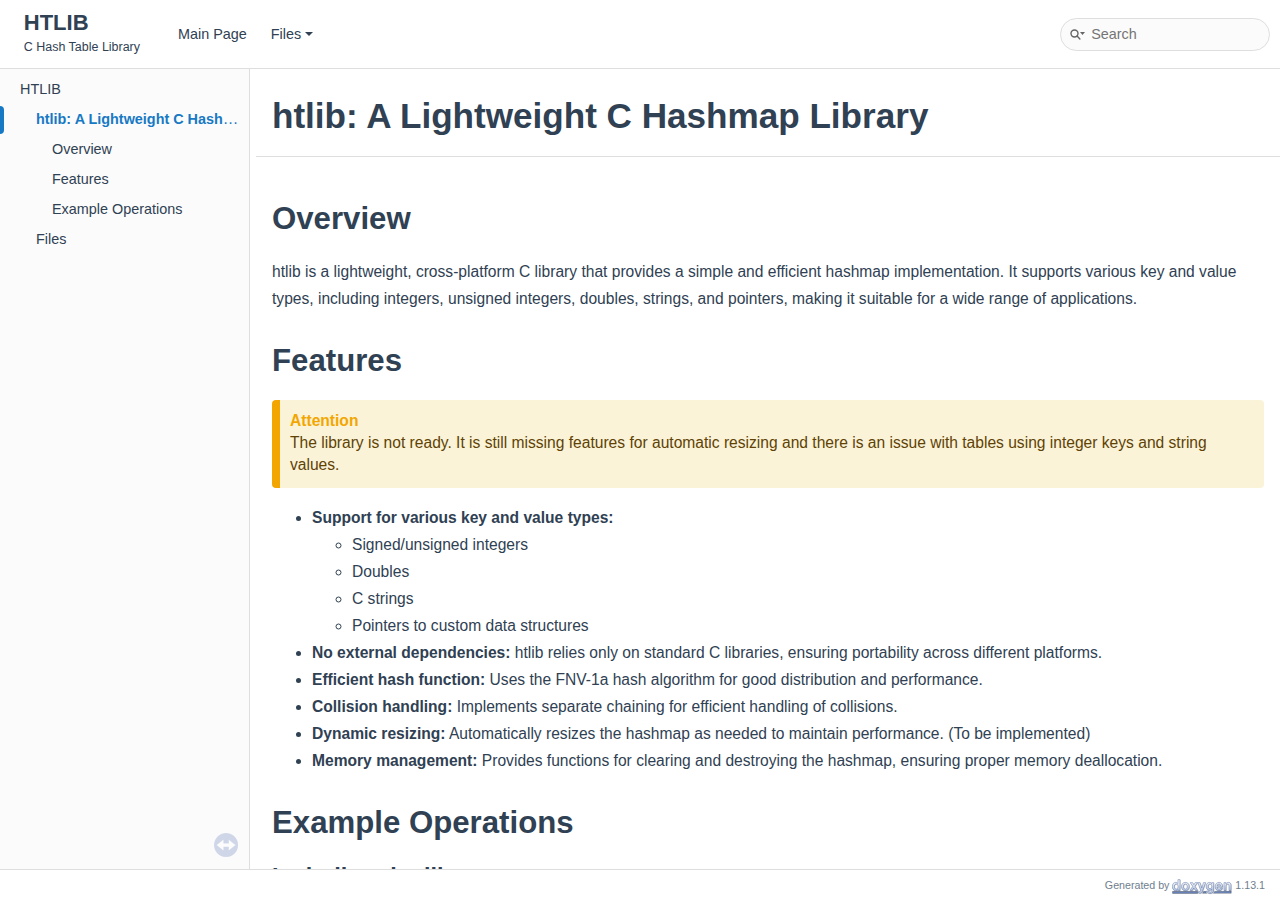
==== commit 11ec795a: "Add warning in docs." ====
--- a/docs/index.html
+++ b/docs/index.html
@@ -107,6 +107,7 @@
 <p>htlib is a lightweight, cross-platform C library that provides a simple and efficient hashmap implementation. It supports various key and value types, including integers, unsigned integers, doubles, strings, and pointers, making it suitable for a wide range of applications.</p>
 <h1><a class="anchor" id="autotoc_md2"></a>
 Features</h1>
+<dl class="section attention"><dt>Attention</dt><dd>The library is not ready. It is still missing features for automatic resizing and there is an issue with tables using integer keys and string values.</dd></dl>
 <ul>
 <li><b>Support for various key and value types:</b><ul>
 <li>Signed/unsigned integers</li>
